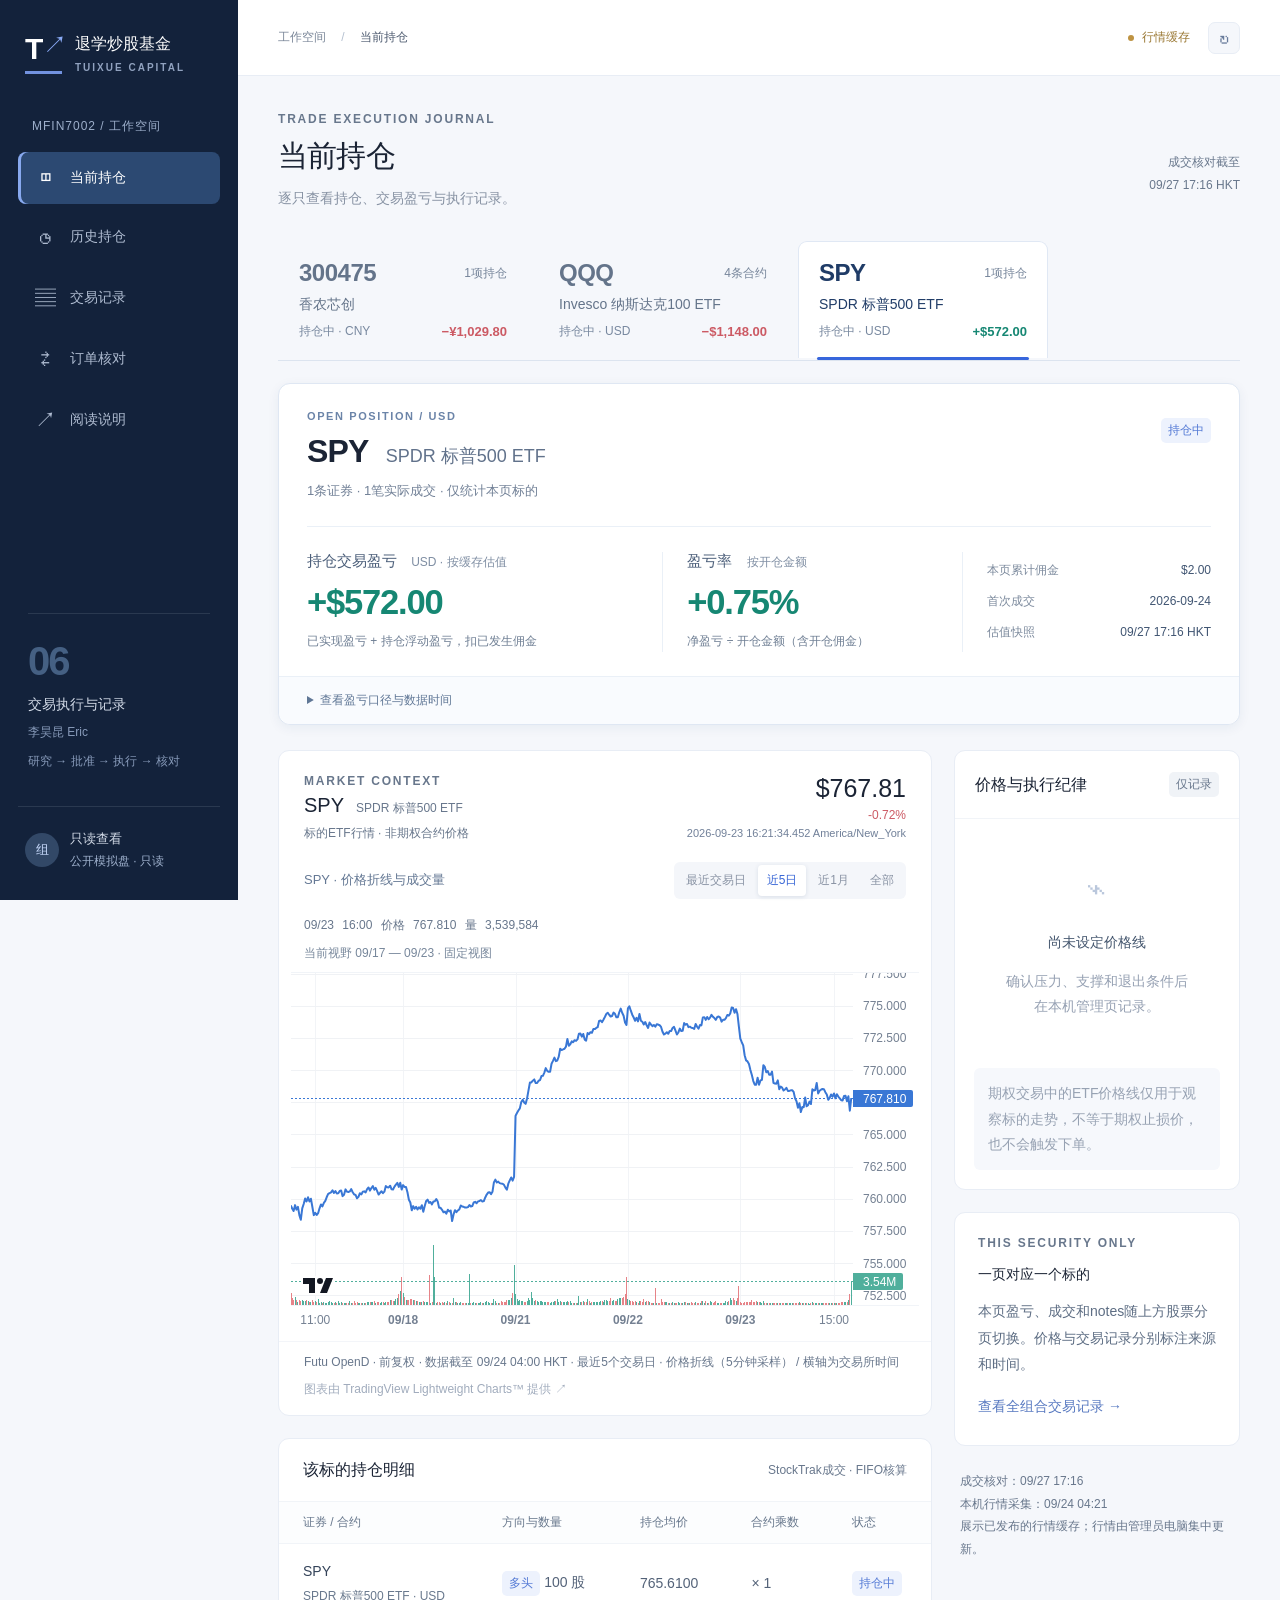
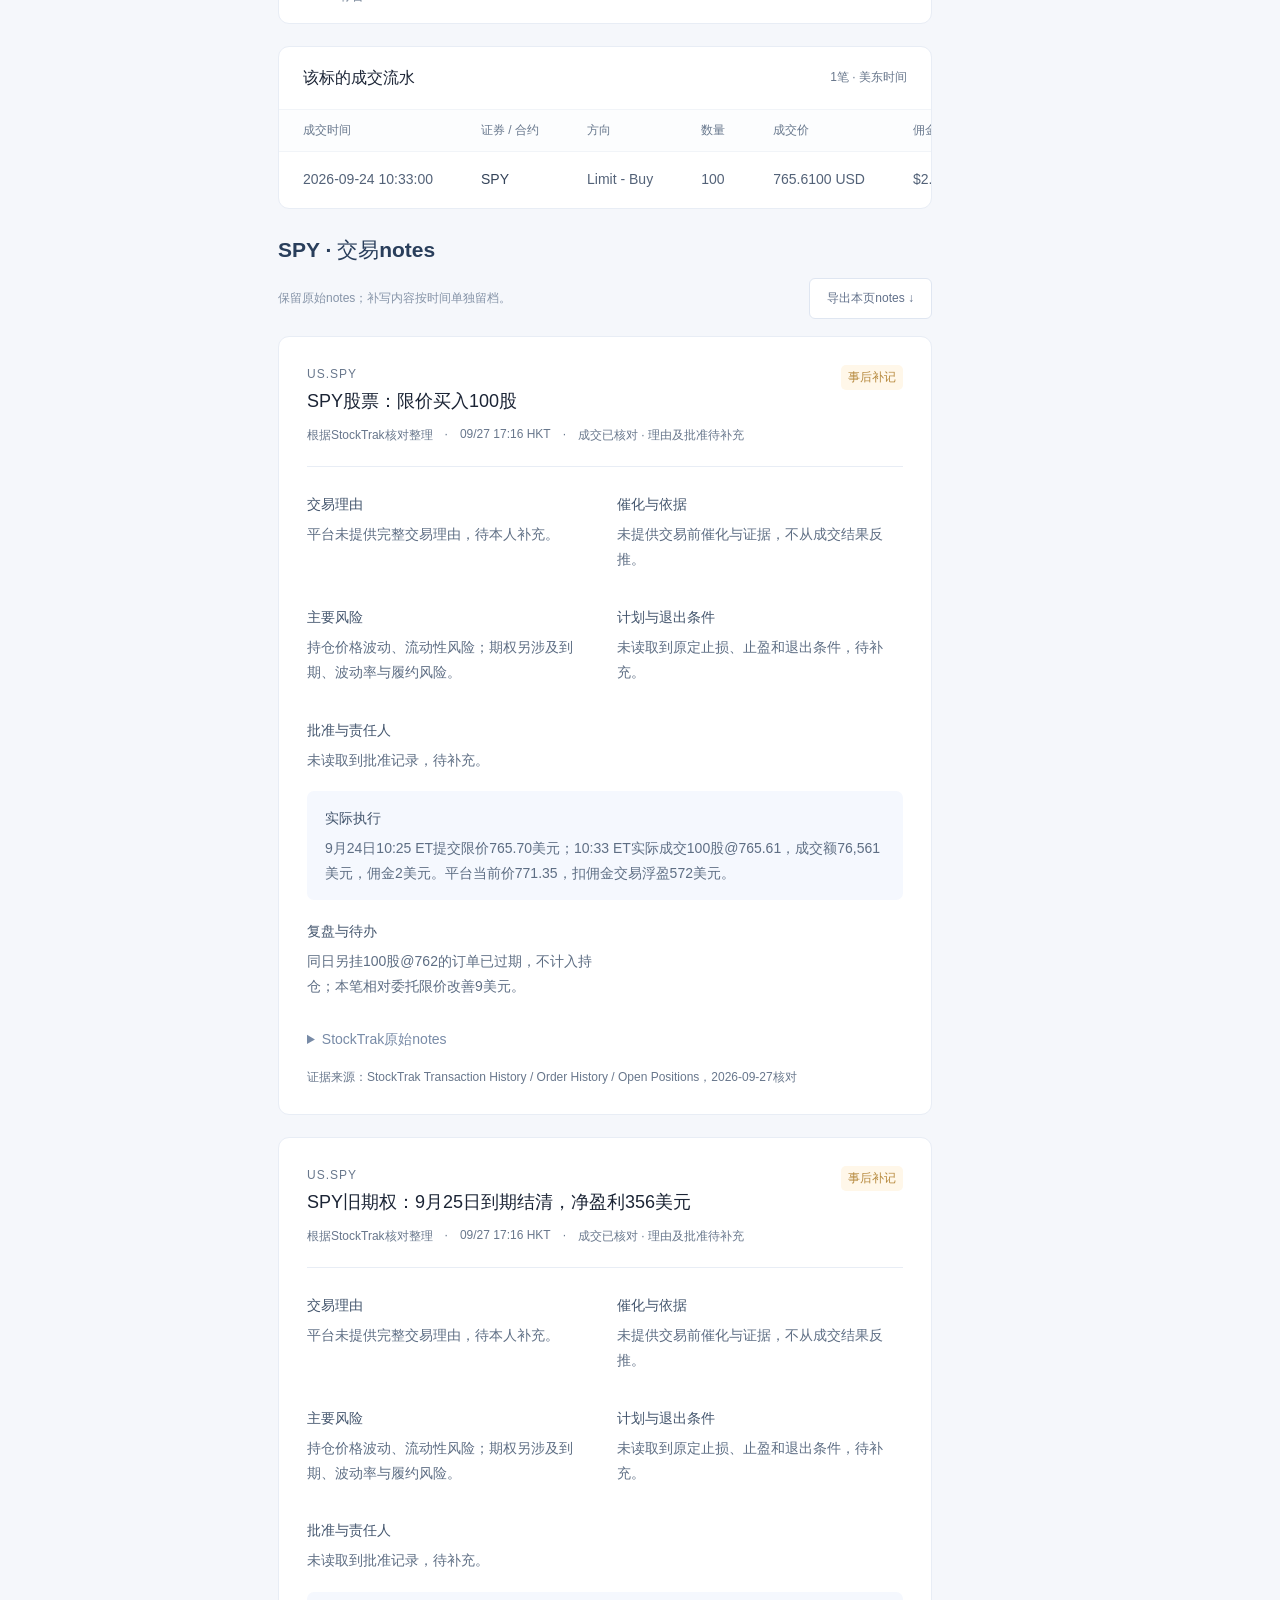
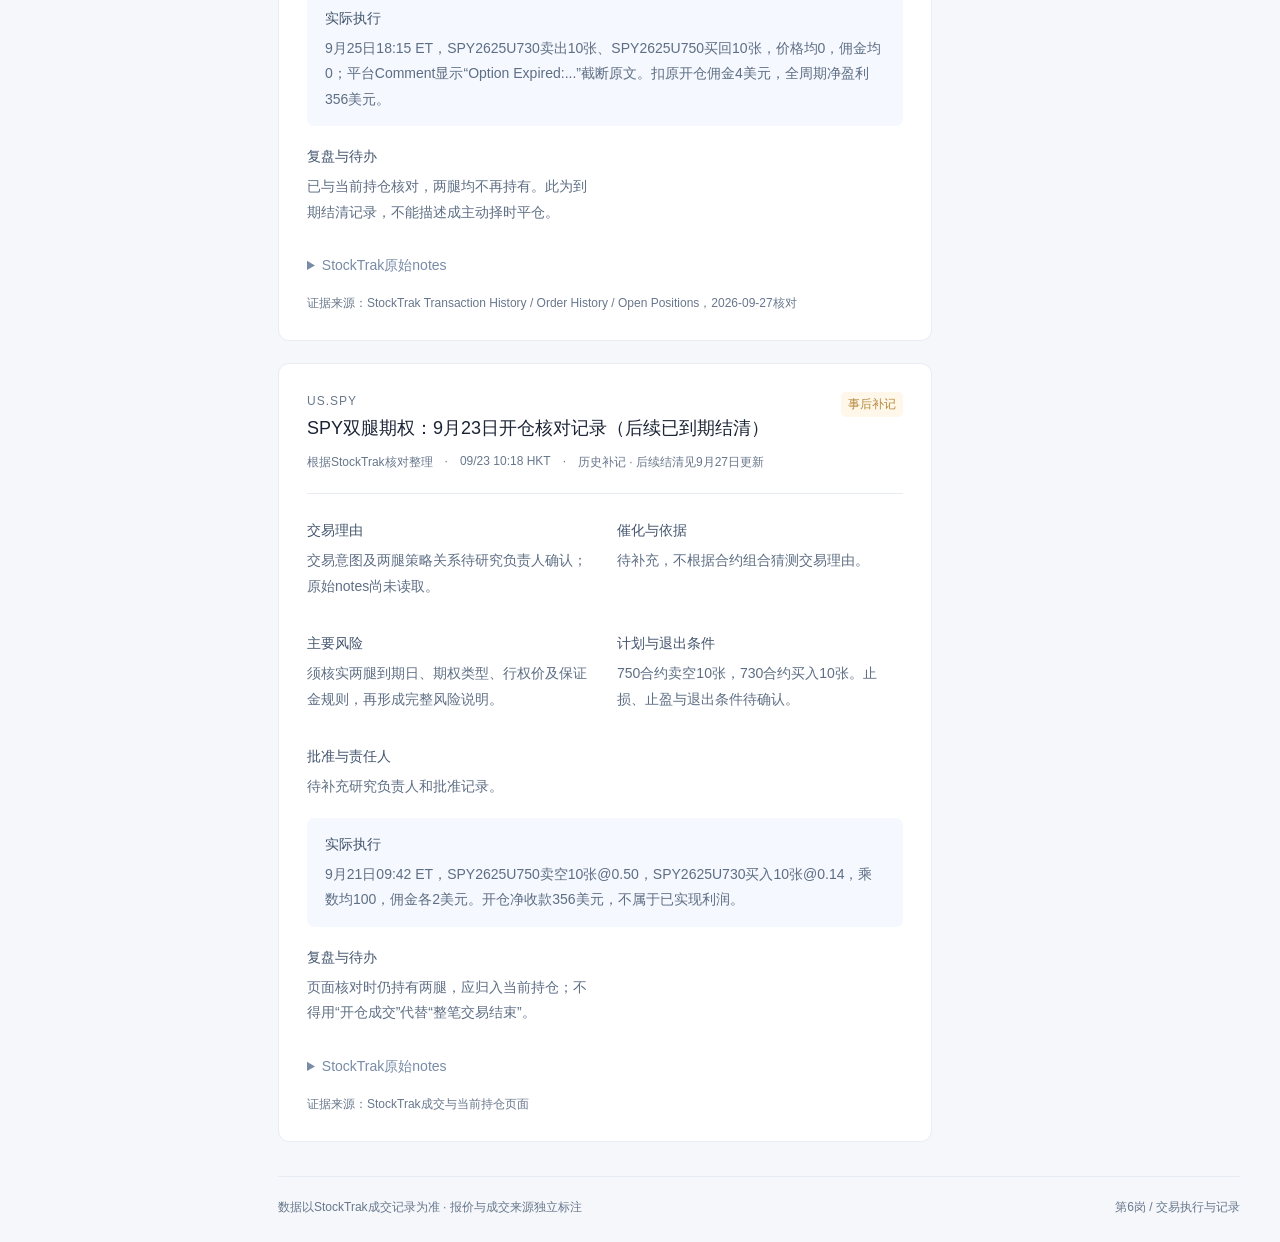
==== index.html @ 9081b9b8 "Publish read-only TuiXue simulation journal with sanitized data snapshot" ====
<!doctype html><html lang="zh-CN"><head><meta http-equiv="Content-Security-Policy" content="default-src 'self'; script-src 'self'; style-src 'self' 'unsafe-inline'; img-src 'self' data:; connect-src 'self'; font-src 'self'; object-src 'none'; base-uri 'none'; form-action 'none'"><meta name="referrer" content="no-referrer"><meta name="robots" content="noindex,nofollow,noarchive"><meta charset="UTF-8"><meta name="viewport" content="width=device-width,initial-scale=1"><meta name="color-scheme" content="light"><meta name="description" content="退学炒股基金 · 交易执行与记录"><title>执行台 · 退学炒股基金</title>  <script type="module" crossorigin src="./assets/index-DqJyDpEc.js"></script>
  <link rel="stylesheet" crossorigin href="./assets/index-D64VZK9v.css">
</head><body><div id="app"><div class="boot">正在读取交易记录…</div></div></body></html>
---- assets/index-D64VZK9v.css ----
:root{color:#1b2435;font-synthesis:none;--ink:#17243a;--muted:#7b8799;--blue:#3766dc;--line:#e8edf5;--green:#168773;background:#f5f7fb;font-family:DM Sans,Noto Sans SC,-apple-system,BlinkMacSystemFont,sans-serif;font-size:14px;font-weight:400}*{box-sizing:border-box}body{margin:0}button,input,textarea,select{font:inherit}button,a,select{-webkit-tap-highlight-color:transparent}button{cursor:pointer}button:disabled{opacity:.5;cursor:wait}a{color:inherit;text-decoration:none}button:focus-visible,a:focus-visible,input:focus-visible,select:focus-visible,textarea:focus-visible{outline-offset:3px;outline:3px solid #8aafff}.sidebar{color:#d1d9e6;z-index:3;background:#13223b;flex-direction:column;width:238px;padding:30px 18px;display:flex;position:fixed;inset:0 auto 0 0}.brand{color:#fff;align-items:center;gap:13px;margin:2px 7px 44px;font-size:16px;font-weight:600;display:flex}.brand small{letter-spacing:2px;color:#91a2bf;margin-top:7px;font-size:10px;display:block}.brand-symbol{border-bottom:3px solid #7292df;width:37px;height:42px;font-size:30px;font-weight:700;position:relative}.brand-symbol span{color:#8aabf6;font-size:24px;position:absolute;top:-3px;right:-5px}.nav-label{color:#7486a4;letter-spacing:1px;margin-bottom:17px;padding:0 14px;font-size:11px}nav{gap:7px;display:grid}.nav-item{color:#aebbd0;text-align:left;background:0 0;border:0;border-radius:8px;align-items:center;gap:14px;width:100%;padding:14px 16px;font-size:14px;display:flex}.nav-item b{text-align:center;width:22px;font-size:21px;font-weight:400}.nav-item:hover{background:#1b304f}.nav-item.active{color:#fff;background:#2c4972;box-shadow:inset 3px 0 #88a9ef}.sidebar-note{border-top:1px solid #2a3950;margin:auto 10px 25px;padding-top:25px}.sidebar-note>span{color:#456083;letter-spacing:-2px;margin-bottom:12px;font-size:40px;font-weight:600;display:block}.sidebar-note strong{font-size:14px}.sidebar-note p{color:#879ab9;margin:8px 0;font-size:12px}.identity{border-top:1px solid #2a3950;align-items:center;gap:11px;padding:23px 7px 0;font-size:13px;display:flex}.identity small{color:#7d91b0;margin-top:5px;font-size:10px;display:block}.avatar{color:#c5d7f9;background:#324867;border-radius:50%;place-items:center;width:34px;height:34px;display:grid}.workspace{margin-left:238px}.topbar{border-bottom:1px solid var(--line);height:76px;color:var(--muted);background:#fff;justify-content:space-between;align-items:center;padding:0 40px;font-size:12px;display:flex}.topbar b{color:#4e5b70;font-weight:500}.topbar i{color:#b5c0d0;margin:0 12px;font-style:normal}.topbar>div{align-items:center;gap:18px;display:flex}.live-state{color:#9a7833;align-items:center;gap:8px;font-size:12px;display:flex}.live-state:before{content:"";background:#be9342;border-radius:50%;width:6px;height:6px}.live-state.fresh{color:var(--green)}.live-state.fresh:before{background:var(--green)}.icon-button{border:1px solid var(--line);color:#687b9b;background:#f5f7fb;border-radius:7px;width:32px;height:32px;font-size:21px}main{max-width:1630px;margin:auto;padding:36px 40px 0}.eyebrow{letter-spacing:1.8px;color:#8391a8;font-size:10px;font-weight:600}.headline{justify-content:space-between;align-items:center;margin:10px 0 30px;display:flex}h1{letter-spacing:-.8px;margin:0;font-size:30px;font-weight:600}p{line-height:1.8}.headline p{color:#8893a4;margin:9px 0 0;font-size:13px}.asof{text-align:right;color:#97a0b1;font-size:11px;line-height:1.9}.asof strong{color:#65748b;font-size:12px;font-weight:500}.metrics{grid-template-columns:1.35fr 1fr 1fr 1fr;gap:16px;margin-bottom:25px;display:grid}.metric{border:1px solid var(--line);background:#fff;border-radius:11px;padding:21px 22px}.metric>span{color:#7f8a9d;justify-content:space-between;gap:8px;font-size:12px;display:flex}.metric em{color:#abb4c1;font-size:10px;font-style:normal}.metric>strong{letter-spacing:-.8px;font-variant-numeric:tabular-nums;font-size:29px;font-weight:500;line-height:1.7;display:block}.metric>small{color:#9aa5b7;font-size:10px;display:block}.inline{color:#8d9aaa;letter-spacing:0;margin-left:8px;font-size:12px}.positive{color:var(--green)!important}.negative{color:#cc5a64!important}.split-main{grid-template-columns:minmax(0,1fr) 286px;gap:22px;display:grid}.split-main>div{min-width:0}.panel{border:1px solid var(--line);background:#fff;border-radius:11px;margin-bottom:22px;overflow:hidden}.panel-head{justify-content:space-between;align-items:flex-start;gap:16px;padding:23px 25px 17px;display:flex}.panel-head h2{margin:8px 0 4px;font-size:24px;line-height:1.4}.panel-head p{color:#919bac;margin:4px 0 0;font-size:11px}.stock-name{color:#8895a9;margin-left:12px;font-size:12px;font-weight:400}.quote{text-align:right;gap:5px;display:grid}.quote strong{font-size:25px;font-weight:500}.quote span{font-size:12px}.chart-toolbar{justify-content:space-between;align-items:center;gap:10px;padding:0 25px 12px;display:flex}.chart-toolbar select{border:1px solid var(--line);color:#627189;background:#fff;border-radius:5px;max-width:220px;height:32px;padding:0 7px;font-size:11px}.segmented{background:#f4f6fa;border-radius:6px;gap:3px;padding:3px;display:flex}.segmented button{color:#8993a4;white-space:nowrap;background:0 0;border:0;border-radius:4px;padding:6px 9px;font-size:10px}.segmented button.selected{color:#3866d6;background:#fff;box-shadow:0 1px 4px #233e6420}#chart-legend{color:#8290a4;word-spacing:5px;font-variant-numeric:tabular-nums;height:30px;padding:4px 25px;font-size:10px}.chart{height:320px;margin:0 12px;position:relative}.chart-foot{color:#9ca7b8;border-top:1px solid #f3f5f9;justify-content:space-between;gap:10px;margin-top:9px;padding:12px 25px 17px;font-size:9px;display:flex}.chart-foot a{color:#a1acbd}.compact{border-bottom:1px solid #f1f4f8;align-items:center;padding:20px 24px}.compact h2{margin:0;font-size:15px;font-weight:600}.muted{color:#8d99aa;font-size:11px}.table-wrap{overflow:auto}table{border-collapse:collapse;text-align:left;white-space:nowrap;width:100%;font-size:12px}th{color:#99a3b3;background:#fcfdfe;padding:12px 24px;font-size:10px;font-weight:400}td{color:#536278;border-top:1px solid #f1f4f8;padding:18px 24px;line-height:1.4}td strong{color:#344359;font-size:12px;font-weight:500}td small{color:#98a3b5;margin-top:6px;font-size:10px;display:block}tr[data-select]{cursor:pointer}tr[data-select]:hover{background:#f7faff}.number{font-variant-numeric:tabular-nums}.tag{color:#8893a5;white-space:nowrap;background:#f0f3f7;border-radius:5px;align-items:center;padding:4px 7px;font-size:10px;display:inline-flex}.tag.blue{color:#547ad5;background:#edf2fd}.tag.orange{color:#b6893d;background:#fff7e9}.risk-panel .compact{padding:21px 20px}.empty-small{text-align:center;color:#96a1b3;padding:35px 20px;line-height:1.8}.empty-small>span{color:#bac7dc;margin-bottom:9px;font-size:37px;display:block}.empty-small strong{color:#7d8a9d;font-size:13px;font-weight:500}.empty-small p{font-size:11px}.text-button{color:#597ac1;cursor:pointer;background:0 0;border:0;padding:6px 0;font-size:11px}.rule-note{color:#97a2b3;background:#f6f8fc;border-radius:6px;margin:0 19px 19px;padding:13px 14px;font-size:10px;line-height:1.8}.note-teaser{padding:23px}.note-teaser h3{margin-top:16px;font-size:14px;font-weight:500}.note-teaser p{color:#8c97a9;font-size:11px;line-height:1.9}.source-note{color:#a0aabd;padding:2px 6px;font-size:10px;line-height:1.9}.level{border-bottom:1px solid var(--line);margin:0 20px;padding:20px 0;position:relative}.level>div{align-items:center;gap:6px;display:flex}.level strong{font-size:12px}.level small{color:#98a6b7;margin-left:auto;font-size:9px}.level b{color:#5575b7;margin-top:9px;font-size:24px;font-weight:500;display:block}.level p{color:#7b899d;font-size:11px}.level .text-button{float:right}.level-dot{background:#4973ca;border-radius:50%;width:6px;height:6px}.level-dot.red{background:#dc6170}.subtle{color:#a1aabc;font-size:10px}.section-bar{justify-content:space-between;align-items:center;gap:16px;margin-bottom:15px;display:flex}.section-bar p{color:#8694a8;font-size:12px}.button{color:#fff;background:#3867d8;border:0;border-radius:6px;padding:11px 17px;font-size:12px}.button.secondary{color:#61708a;background:#fff;border:1px solid #dfe6f1}.journal-card{padding:28px}.journal-top{justify-content:space-between;align-items:flex-start;gap:15px;display:flex}.journal-code{color:#416ed2;letter-spacing:1px;font-size:11px}.journal-top h2{margin:8px 0 14px;font-size:20px;font-weight:500}.metadata{color:#9aa5b6;border-bottom:1px solid var(--line);flex-wrap:wrap;gap:12px;padding-bottom:22px;font-size:11px;display:flex}.note-grid{grid-template-columns:1fr 1fr;gap:5px 36px;margin-top:10px;display:grid}.note-field h4{color:#4d5e77;margin-bottom:8px;font-size:12px;font-weight:500}.note-field p{color:#8290a4;white-space:pre-wrap;margin-top:0;font-size:12px}.note-field.wide{background:#f5f8fe;border-radius:7px;grid-column:1/-1;padding:0 18px}details{color:#788ba7;margin-top:18px;font-size:12px}summary{cursor:pointer}blockquote{white-space:pre-wrap;background:#f8faff;border-left:3px solid #d9e4f7;padding:12px 20px}.note-source{color:#abb4c0;margin-top:20px;font-size:10px}.notice{color:#6380b8;background:#edf3ff;border:1px solid #dee8fc;border-radius:8px;margin-bottom:22px;padding:13px 18px;font-size:12px;line-height:1.8}.notice.warn{color:#aa8b53;background:#fff9ed;border-color:#f6e8c9}.order-detail{white-space:normal;color:#95a0b0;background:#fbfcfe;font-size:11px}.admin-top{grid-template-columns:1fr 1fr;gap:22px;display:grid}.admin-top>.panel{padding:24px}h2{font-weight:500}.admin-top h2,.form-panel h2,.audit h2{margin:0 0 12px;font-size:17px}.admin-top p,.form-panel>p{color:#8a97aa;font-size:12px}.button-row{flex-wrap:wrap;gap:10px;margin-top:22px;display:flex}.form-panel{padding:28px}.form-panel label{color:#708098;gap:9px;margin-top:16px;font-size:12px;display:grid}.form-panel input,.form-panel select,.form-panel textarea{color:#4a5b75;background:#fff;border:1px solid #dfe6f0;border-radius:6px;width:100%;padding:10px 12px;font-size:13px}.form-panel textarea{resize:vertical;line-height:1.7}.form-panel input::placeholder,.form-panel textarea::placeholder{color:#b0bac9}.form-panel>.button{margin-top:20px}.form-grid{grid-template-columns:1fr 1fr;gap:18px;display:grid}.file-drop{border:1px dashed #d5deed;border-radius:7px;padding:14px}.file-drop input{border:0;padding:4px 0;font-size:11px}.audit{padding:26px}.audit p{color:#8997ac;border-bottom:1px solid #f0f3f7;padding:8px 0;font-size:11px}.audit time{color:#b0b9c7;margin-right:15px}.guide{max-width:960px;padding:32px 38px}.guide h2{margin-top:30px;font-size:19px}.guide h2:first-child{margin-top:0}.guide p,.guide li{color:#7d8ca2;font-size:14px;line-height:2}.guide ol,.guide ul{padding-left:22px}.guide li{margin:10px 0}.chart-empty{text-align:center;background:linear-gradient(#fff,#f9fbfd);flex-direction:column;justify-content:center;align-items:center;height:100%;padding:24px;display:flex}.empty-chart-icon{color:#cad6e9;font-size:50px}.chart-empty h3{color:#8798b1;font-size:15px;font-weight:500}.chart-empty p{color:#9ca9bb;max-width:500px;font-size:12px}.chart-empty>span{color:#b0bdce;font-size:11px}.empty-row{text-align:center;color:#a2adbe;padding:35px}footer{color:#a2adbd;border-top:1px solid #e6ecf4;justify-content:space-between;margin-top:12px;padding:22px 0 26px;font-size:10px;display:flex}.toast{color:#fff;z-index:20;background:#193356;border-radius:8px;max-width:80%;padding:14px 22px;font-size:13px;position:fixed;bottom:25px;left:50%;transform:translate(-50%);box-shadow:0 5px 25px #13305030}.toast.error{background:#a1464d}.boot{text-align:center;color:#7587a3;max-width:560px;margin:15vh auto;padding:30px}.boot p{font-size:16px;line-height:1.8}.boot button{color:#fff;background:#3766dc;border:0;border-radius:6px;padding:10px 22px}@media (width>=1600px){.chart{height:370px}.split-main{grid-template-columns:minmax(0,1fr) 320px}.metric>strong{font-size:34px}.chart-toolbar select{max-width:280px}.segmented button{font-size:12px}.panel-head h2{font-size:28px}.compact h2{font-size:16px}}@media (width<=1250px){.sidebar{width:210px}.workspace{margin-left:210px}main{padding:25px}.topbar{padding:0 25px}.split-main{grid-template-columns:minmax(0,1fr)}.split-main>div:last-child{grid-template-columns:1fr 1fr;gap:20px;display:grid}.source-note{grid-column:1/-1}.chart{height:350px}.chart-toolbar select{max-width:50%}.metric{padding:18px 15px}.metric>strong{font-size:25px}.metric>span{font-size:11px}.metric em{display:none}}@media (width<=800px){.sidebar{width:100%;padding:15px;display:block;position:relative;inset:auto}.brand{margin:0 0 14px;font-size:15px}.brand-symbol{width:30px;height:30px;font-size:24px}.brand small{font-size:9px}.nav-label,.sidebar-note,.identity{display:none}nav{gap:6px;display:flex;overflow:auto}.nav-item{white-space:nowrap;width:auto;padding:9px 12px;font-size:12px}.nav-item b{display:none}.nav-item.active{box-shadow:none}.workspace{margin:0}.topbar{height:52px;padding:0 18px}main{padding:24px 16px 0}.headline h1{font-size:25px}.asof{font-size:9px}.asof strong{font-size:10px}.headline p{font-size:11px}.metrics{grid-template-columns:1fr 1fr;gap:10px}.metric{padding:15px}.metric>strong{font-size:25px}.metric>small{font-size:9px}.chart-toolbar{padding:0 15px 12px;display:block}.chart-toolbar select{width:100%;max-width:100%;margin-bottom:10px}.segmented{width:max-content;max-width:100%}.segmented button{padding:6px 9px}.panel-head{padding:18px}.panel-head h2{font-size:23px}.stock-name{margin:5px 0;font-size:11px;display:block}.quote strong{font-size:23px}.chart{height:300px}.chart-foot{padding:9px 18px;line-height:1.8;display:block}.chart-foot a,.split-main>div:last-child,.admin-top{display:block}.compact h2{font-size:14px}.compact .muted{text-align:right;font-size:9px}.journal-card{padding:20px}.journal-top h2{font-size:17px}.note-grid,.form-grid{grid-template-columns:1fr;gap:0}.note-field.wide{grid-column:auto}.section-bar{align-items:flex-start}.section-bar p{margin-top:0}.section-bar .button{white-space:nowrap}.form-panel{padding:21px}.guide{padding:23px}.guide li,.guide p{font-size:13px}footer{line-height:1.9;display:block}footer span{display:block}.notice{font-size:11px}#chart-legend{word-spacing:1px;padding:4px 15px;font-size:9px}.level{padding:15px 0}.source-note{padding-bottom:15px}}@media (prefers-reduced-motion:no-preference){.panel,.metric{animation:.25s ease-out appear}@keyframes appear{0%{opacity:.5;transform:translateY(4px)}to{opacity:1;transform:none}}}.panel-head p,.stock-name,.quote span,.muted,.tag,.source-note,.note-source,.metadata,.journal-code,.chart-foot,.eyebrow,.asof,.asof strong,footer,.metric>small,.metric em,.identity small,.subtle,.level small,.nav-label,.order-detail{color:#68778c;font-size:12px}.sidebar .nav-label,.sidebar .identity small{color:#9dafcb}.quote small{color:#718099;max-width:235px;font-size:11px}.metric>span,.metric>span em,.headline p,.note-teaser p,.empty-small p,.rule-note,.text-button,.button,.form-panel label,.admin-top p,.form-panel>p,.section-bar p,.notice,.audit p,details,.note-field p,.level p{font-size:14px}.note-field h4,.empty-small strong{color:#43556d;font-size:14px}.note-field p,.note-teaser p,.level p,.guide p,.guide li{color:#5e6e84}th,td small{color:#68788d;font-size:12px}td,td strong{font-size:14px}.chart-toolbar select,.segmented button{font-size:12px}.segmented button{padding:7px 9px}#chart-legend{color:#68778c;height:auto;min-height:34px;font-size:12px;line-height:1.8}.chart-toolbar{flex-wrap:wrap}.metric>small{line-height:1.65}.chart-foot{flex-wrap:wrap}.asof{min-width:128px}@media (width<=800px){.quote small{max-width:140px;font-size:10px}.metric>span{font-size:12px}.metric>small{font-size:11px}.metric em{display:none}.asof{min-width:108px;font-size:11px}.segmented{justify-content:space-between;width:100%}.segmented button{padding:7px 5px;font-size:11px}.headline{gap:10px}.notice{font-size:12px}.chart-foot,.compact .muted{font-size:11px}.section-bar{flex-wrap:wrap}#chart-legend{font-size:11px}.brand small{font-size:10px}}.archived-levels{margin:15px 20px;font-size:12px}.archived-levels p{color:#68778c}.security-tabs{scrollbar-width:thin;border-bottom:1px solid #dce4ef;gap:10px;margin:0 0 22px;padding:0 0 2px;display:flex;overflow-x:auto}.security-tab{color:#64748a;background:0 0;border:1px solid #0000;border-bottom:0;border-radius:9px 9px 0 0;flex:0 0 250px;gap:9px;padding:17px 20px 18px;transition:background .15s;display:grid;position:relative}.security-tab:hover{background:#edf2fa}.security-tab.active{color:#203c67;background:#fff;border-color:#e0e8f4}.security-tab.active:after{content:"";background:#3766dc;border-radius:3px;height:3px;position:absolute;bottom:-2px;left:18px;right:18px}.security-tab-top,.security-tab-bottom{justify-content:space-between;align-items:center;gap:14px;display:flex}.security-tab-top strong{letter-spacing:-.5px;font-size:24px;font-weight:650}.security-tab-top>span{color:#77869b;font-size:12px}.security-tab-name{white-space:nowrap;text-overflow:ellipsis;font-size:14px;overflow:hidden}.security-tab-bottom{color:#78889f;font-size:12px}.security-tab-bottom b{white-space:nowrap;font-size:13px;font-weight:550}.security-hero{background:#fff;border:1px solid #dfe7f3;border-radius:12px;margin-bottom:25px;padding:26px 28px 0;box-shadow:0 3px 12px #173b6810}.security-heading{justify-content:space-between;align-items:center;gap:18px;margin-bottom:23px;display:flex}.security-heading .eyebrow{color:#6b84a8;letter-spacing:1.6px;font-size:11px}.security-heading h2{letter-spacing:-.8px;margin:8px 0 6px;font-size:32px;font-weight:650;line-height:1.35}.security-heading h2>span{color:#61728b;letter-spacing:0;margin-left:17px;font-size:18px;font-weight:450}.security-heading p{color:#728197;margin:0;font-size:13px}.security-heading .tag{align-self:flex-start;margin-top:8px}.security-pnl{border-top:1px solid #eaf0f7;grid-template-columns:minmax(0,1.2fr) minmax(0,1fr) minmax(220px,.9fr);gap:24px;padding:25px 0 24px;display:grid}.security-pnl-amount,.security-pnl-rate{min-width:0}.security-pnl-amount>span,.security-pnl-rate>span{color:#4d607b;font-size:15px;font-weight:500;display:block}.security-pnl small{color:#7f8ea3;margin-left:10px;font-size:12px;font-weight:400}.security-pnl-amount>strong,.security-pnl-rate>strong{letter-spacing:-1.2px;font-variant-numeric:tabular-nums;overflow-wrap:anywhere;margin:11px 0 8px;font-size:clamp(30px,2.7vw,43px);font-weight:600;line-height:1.2;display:block}.security-pnl-rate{border-left:1px solid #eaf0f7;padding-left:24px}.security-pnl p{color:#6f7f94;max-width:340px;margin:0;font-size:12px;line-height:1.7}.security-facts{border-left:1px solid #eaf0f7;align-content:center;gap:14px;margin:0;padding:0 0 0 24px;display:grid}.security-facts>div{justify-content:space-between;align-items:baseline;gap:15px;font-size:12px;display:flex}.security-facts dt{color:#7c8a9d;white-space:nowrap}.security-facts dd{color:#405572;text-align:right;font-variant-numeric:tabular-nums;margin:0}.pnl-method{color:#7586a0;background:#f9fbfe;border-top:1px solid #eaf0f7;border-radius:0 0 12px 12px;margin:0 -28px;padding:13px 28px;font-size:12px;line-height:1.8}.pnl-method summary{color:#607796;width:fit-content}.pnl-method p{max-width:1000px;margin:10px 0 2px}.security-warning{color:#926b2a;background:#fff8eb;border:1px solid #f2e1c0;border-radius:6px;margin-bottom:20px;padding:11px 14px;font-size:13px;line-height:1.8}.chart-context{color:#647894;font-size:13px}.security-content .chart-toolbar{align-items:center}.security-content .chart{height:360px}.security-content .panel-head h2{margin-top:3px;font-size:20px}.security-content .compact h2{margin:0;font-size:16px}.security-content .stock-name{font-size:12px}.security-journal>h2{color:#293e5b;margin:27px 0 12px;font-size:21px;font-weight:600}.security-journal .section-bar p,.security-journal .section-bar .button{font-size:12px}.security-journal .journal-top h2{font-size:18px}.security-journal .note-grid{gap:4px 24px}.security-empty{color:#657a97;min-height:250px;padding:45px 30px}.security-empty h2{color:#263d5e;font-size:23px}@media (width<=1200px){.security-pnl{grid-template-columns:1fr 1fr}.security-facts{border-top:1px solid #eaf0f7;border-left:0;grid-column:1/-1;grid-template-columns:repeat(3,minmax(0,1fr));padding:18px 0 0}.security-facts>div{display:block}.security-facts dd{text-align:left;margin-top:6px}.security-pnl-amount>strong,.security-pnl-rate>strong{font-size:38px}}@media (width<=800px){.security-tabs{gap:8px;margin-bottom:18px}.security-tab{flex-basis:235px;padding:14px 16px 17px}.security-tab-top strong{font-size:24px}.security-tab-name{font-size:13px}.security-hero{margin-bottom:20px;padding:21px 20px 0}.security-heading{margin-bottom:20px}.security-heading h2{font-size:30px}.security-heading h2>span{margin:5px 0 0;font-size:16px;display:block}.security-heading p{font-size:12px}.security-pnl{gap:20px 16px;padding:20px 0}.security-pnl-amount>span,.security-pnl-rate>span{font-size:14px}.security-pnl small{margin:6px 0 0;font-size:11px;display:block}.security-pnl-amount>strong,.security-pnl-rate>strong{letter-spacing:-.7px;margin-top:13px;font-size:clamp(24px,5.8vw,32px)}.security-pnl-rate{padding-left:16px}.security-pnl p{font-size:11px}.security-facts{grid-template-columns:1fr 1fr;gap:10px}.security-facts>div:last-child{grid-column:1/-1;display:flex}.security-facts>div:last-child dd{margin:0}.pnl-method{margin:0 -20px;padding:12px 20px}.security-content .chart-toolbar{gap:12px;display:flex}.chart-context{font-size:12px}.security-content .chart{height:310px}.security-journal .note-grid{grid-template-columns:1fr}.security-warning{font-size:12px}.security-content .split-main>div:last-child{display:block}}@media (width<=540px){.security-pnl{grid-template-columns:1fr;gap:18px}.security-pnl-amount>strong,.security-pnl-rate>strong{letter-spacing:-.6px;font-size:32px}.security-pnl-rate{border-top:1px solid #eaf0f7;border-left:0;padding:17px 0 0}.security-facts{grid-column:1}.security-pnl small{margin-left:8px;display:inline}.security-pnl p{font-size:12px}}.chart-navigation{color:#77879b;justify-content:space-between;align-items:center;gap:12px;padding:0 25px 10px;font-size:12px;display:flex}.chart-navigation .text-button{white-space:nowrap;font-size:12px}@media (width<=800px){.chart-navigation{padding:0 15px 10px;font-size:11px}}
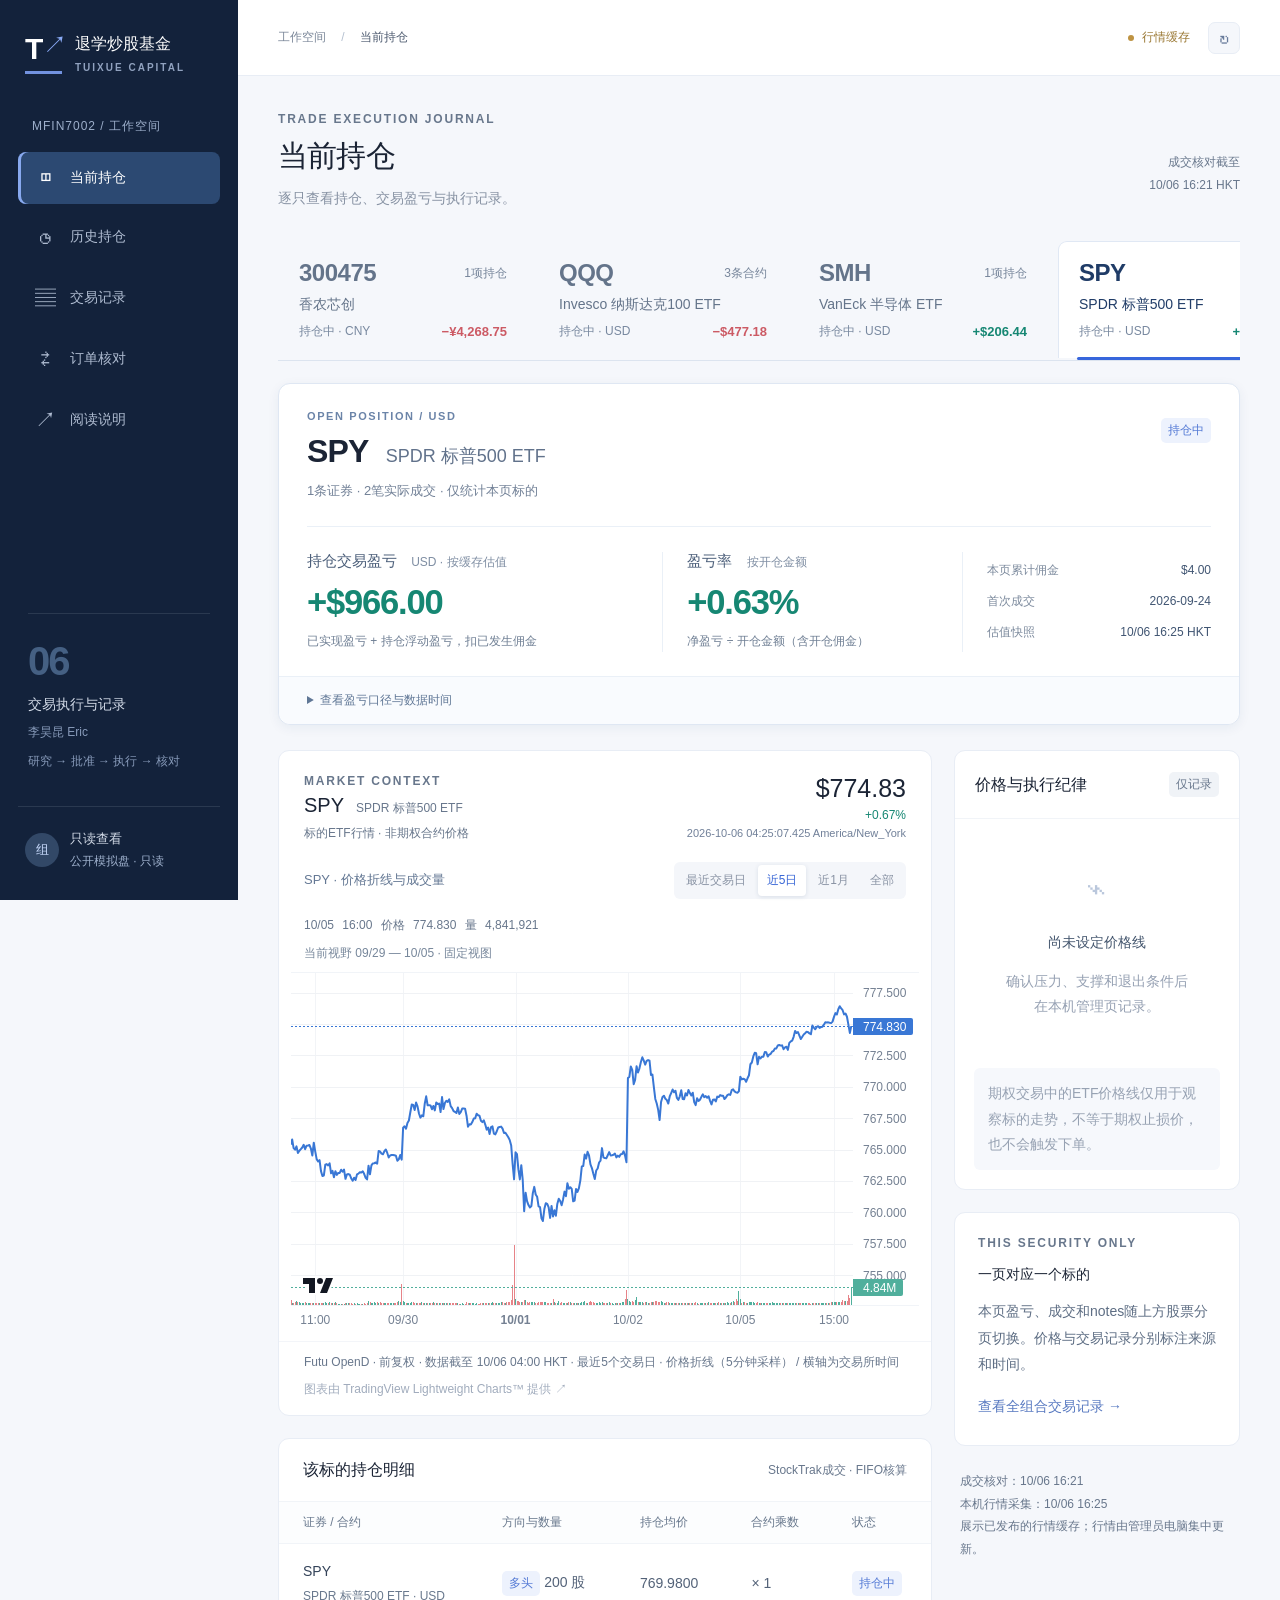
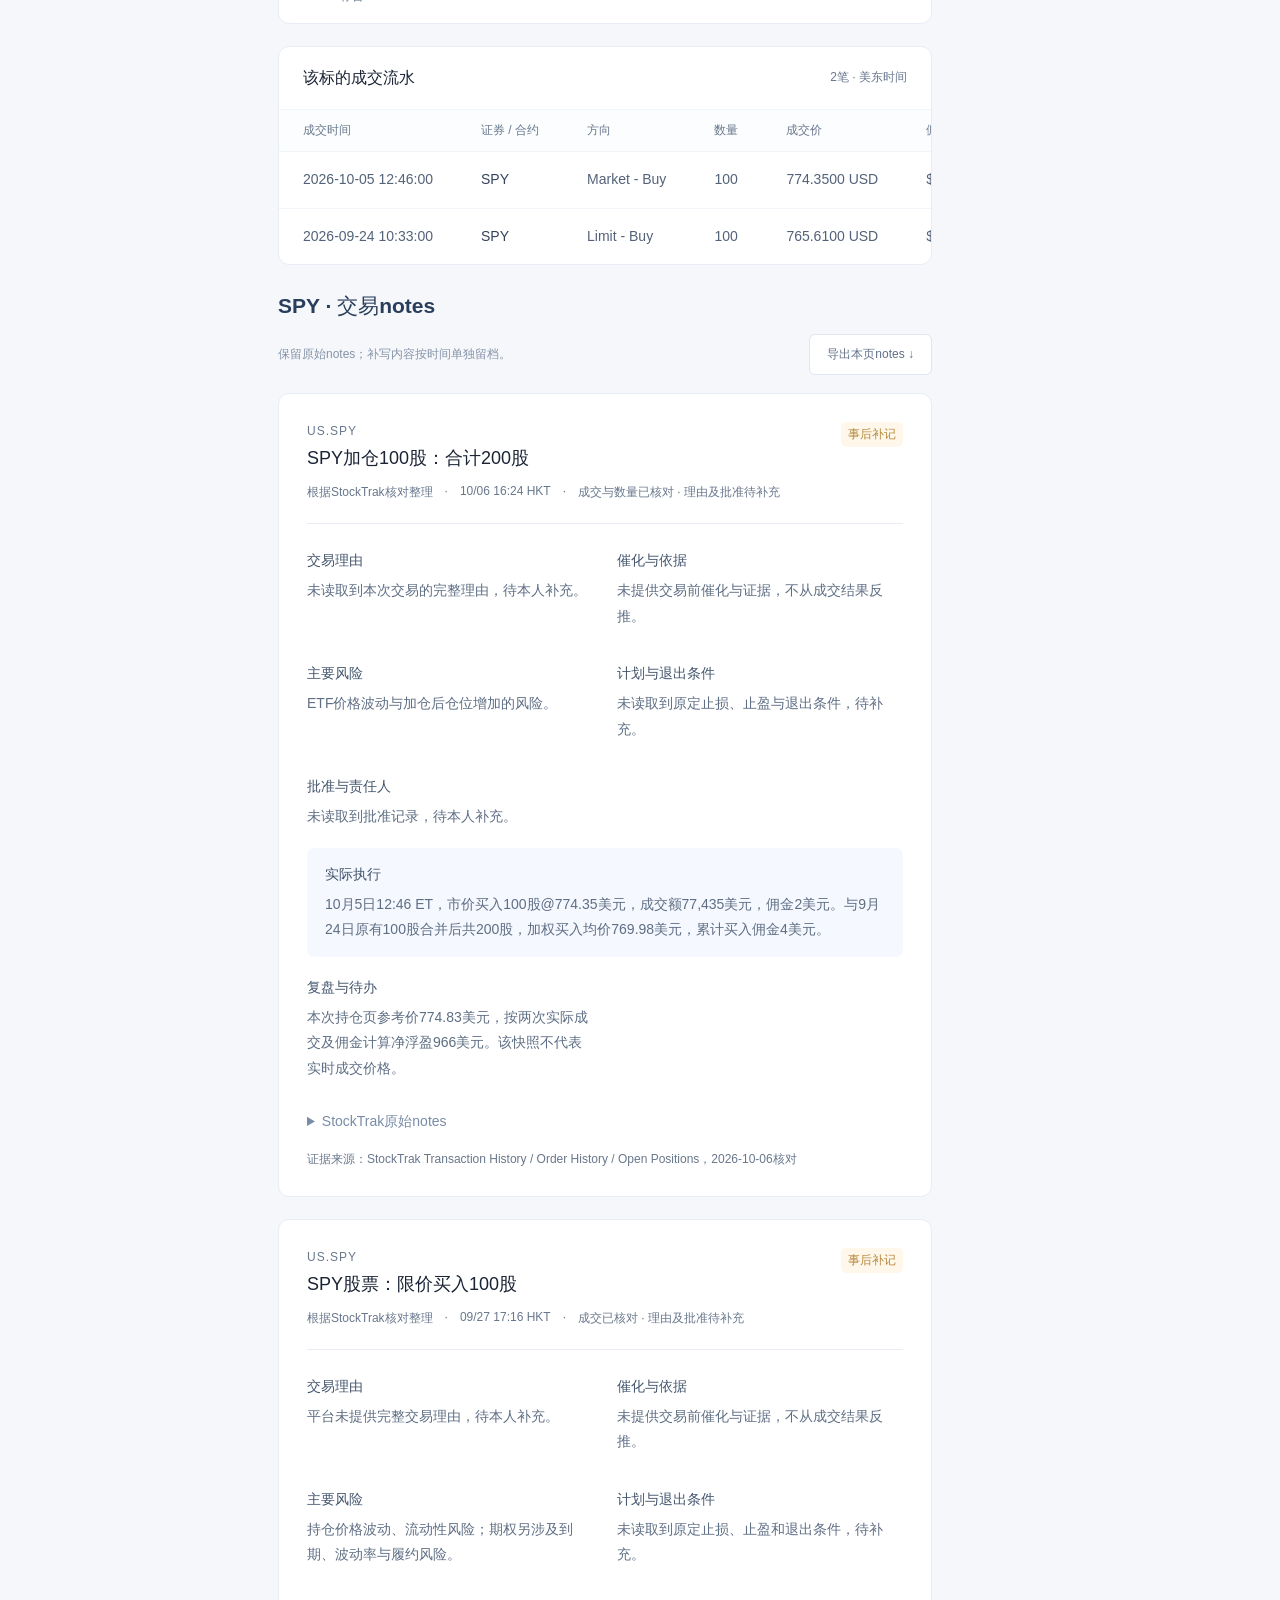
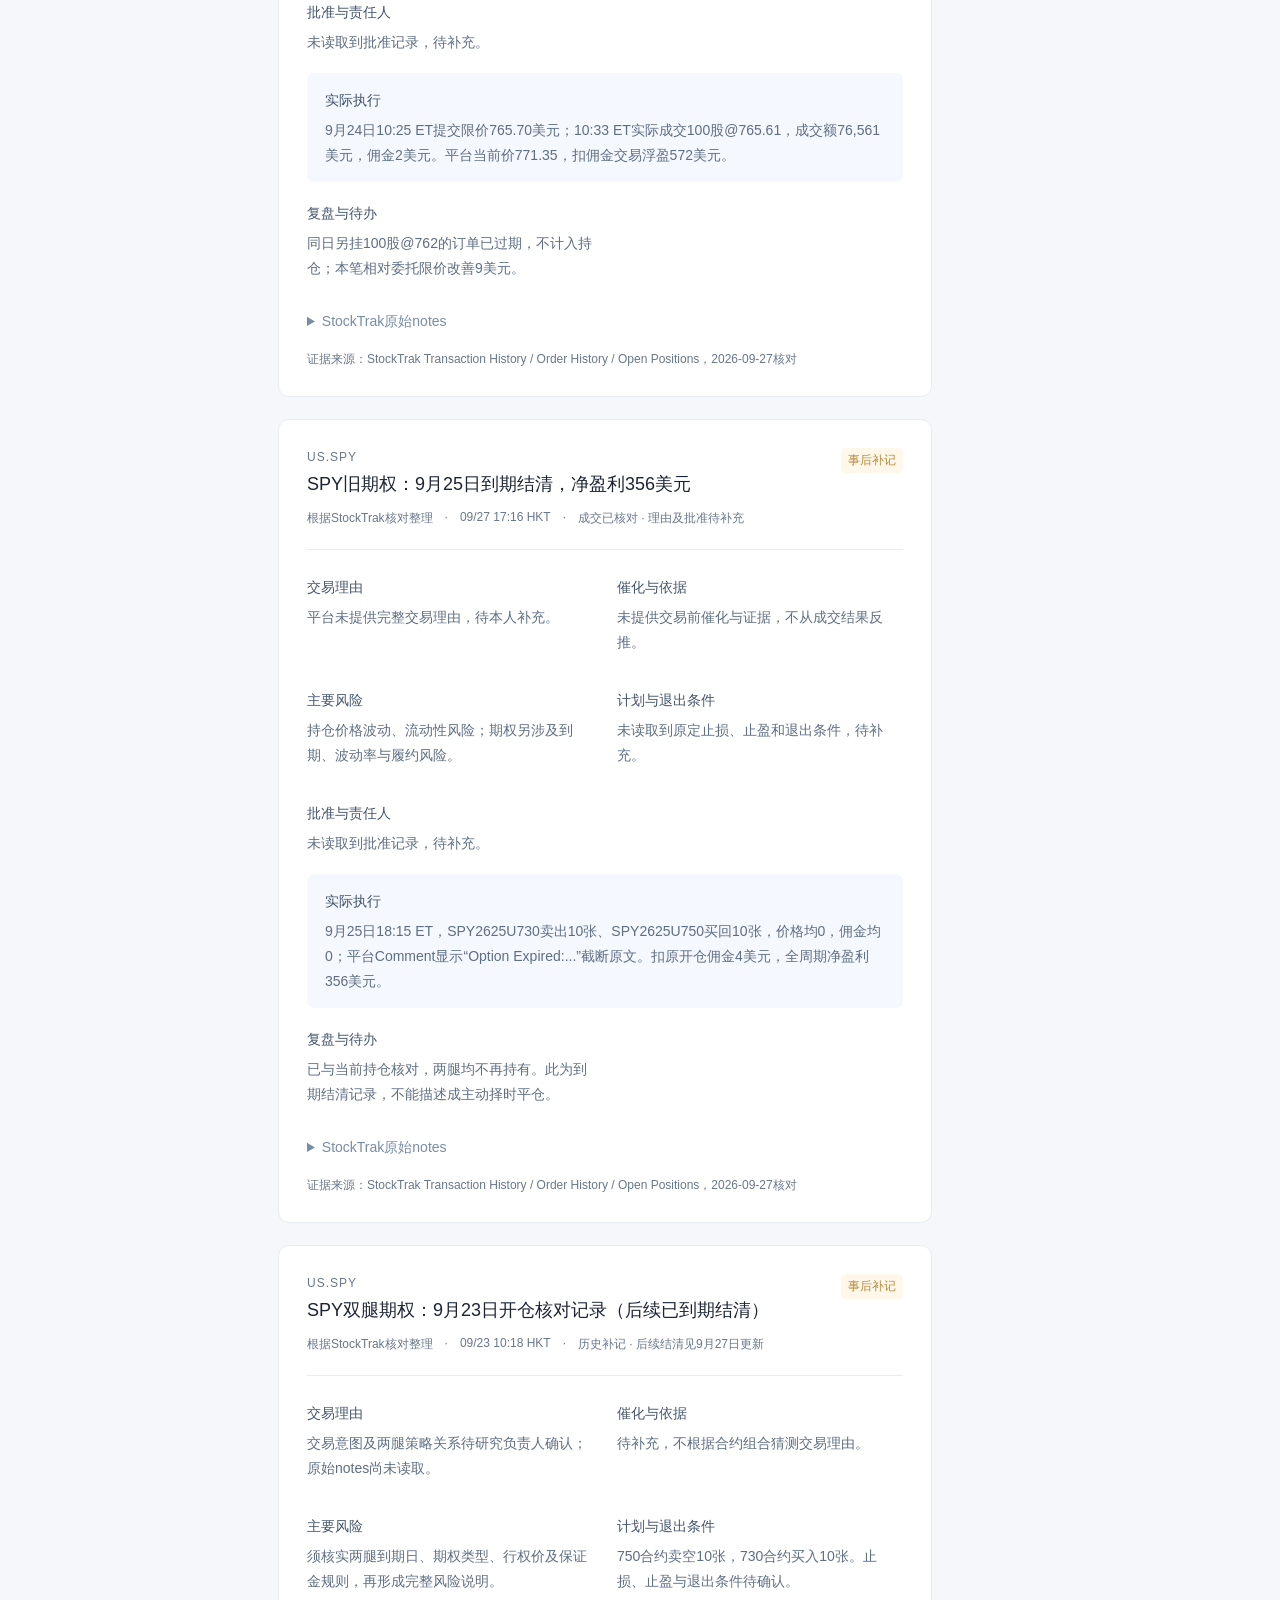
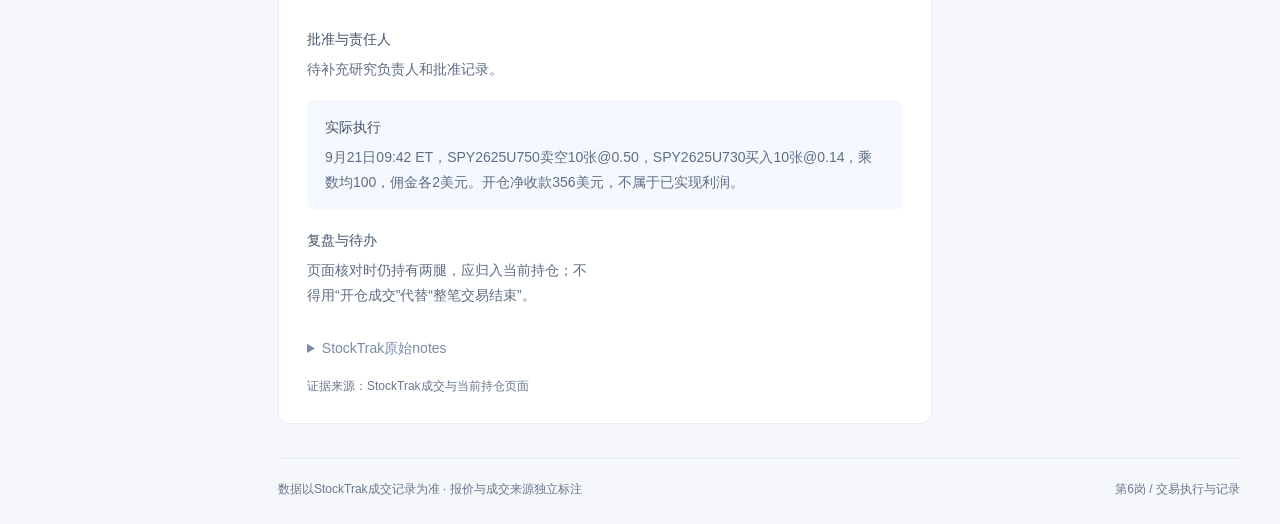
==== commit 87ca3862: "Refresh Oct 6 simulated portfolio and preserve fractional share quantities" ====
--- a/index.html
+++ b/index.html
@@ -1,3 +1,3 @@
-<!doctype html><html lang="zh-CN"><head><meta http-equiv="Content-Security-Policy" content="default-src 'self'; script-src 'self'; style-src 'self' 'unsafe-inline'; img-src 'self' data:; connect-src 'self'; font-src 'self'; object-src 'none'; base-uri 'none'; form-action 'none'"><meta name="referrer" content="no-referrer"><meta name="robots" content="noindex,nofollow,noarchive"><meta charset="UTF-8"><meta name="viewport" content="width=device-width,initial-scale=1"><meta name="color-scheme" content="light"><meta name="description" content="退学炒股基金 · 交易执行与记录"><title>执行台 · 退学炒股基金</title>  <script type="module" crossorigin src="./assets/index-DqJyDpEc.js"></script>
+<!doctype html><html lang="zh-CN"><head><meta http-equiv="Content-Security-Policy" content="default-src 'self'; script-src 'self'; style-src 'self' 'unsafe-inline'; img-src 'self' data:; connect-src 'self'; font-src 'self'; object-src 'none'; base-uri 'none'; form-action 'none'"><meta name="referrer" content="no-referrer"><meta name="robots" content="noindex,nofollow,noarchive"><meta charset="UTF-8"><meta name="viewport" content="width=device-width,initial-scale=1"><meta name="color-scheme" content="light"><meta name="description" content="退学炒股基金 · 交易执行与记录"><title>执行台 · 退学炒股基金</title>  <script type="module" crossorigin src="./assets/index-AXnTCrsi.js"></script>
   <link rel="stylesheet" crossorigin href="./assets/index-D64VZK9v.css">
 </head><body><div id="app"><div class="boot">正在读取交易记录…</div></div></body></html>
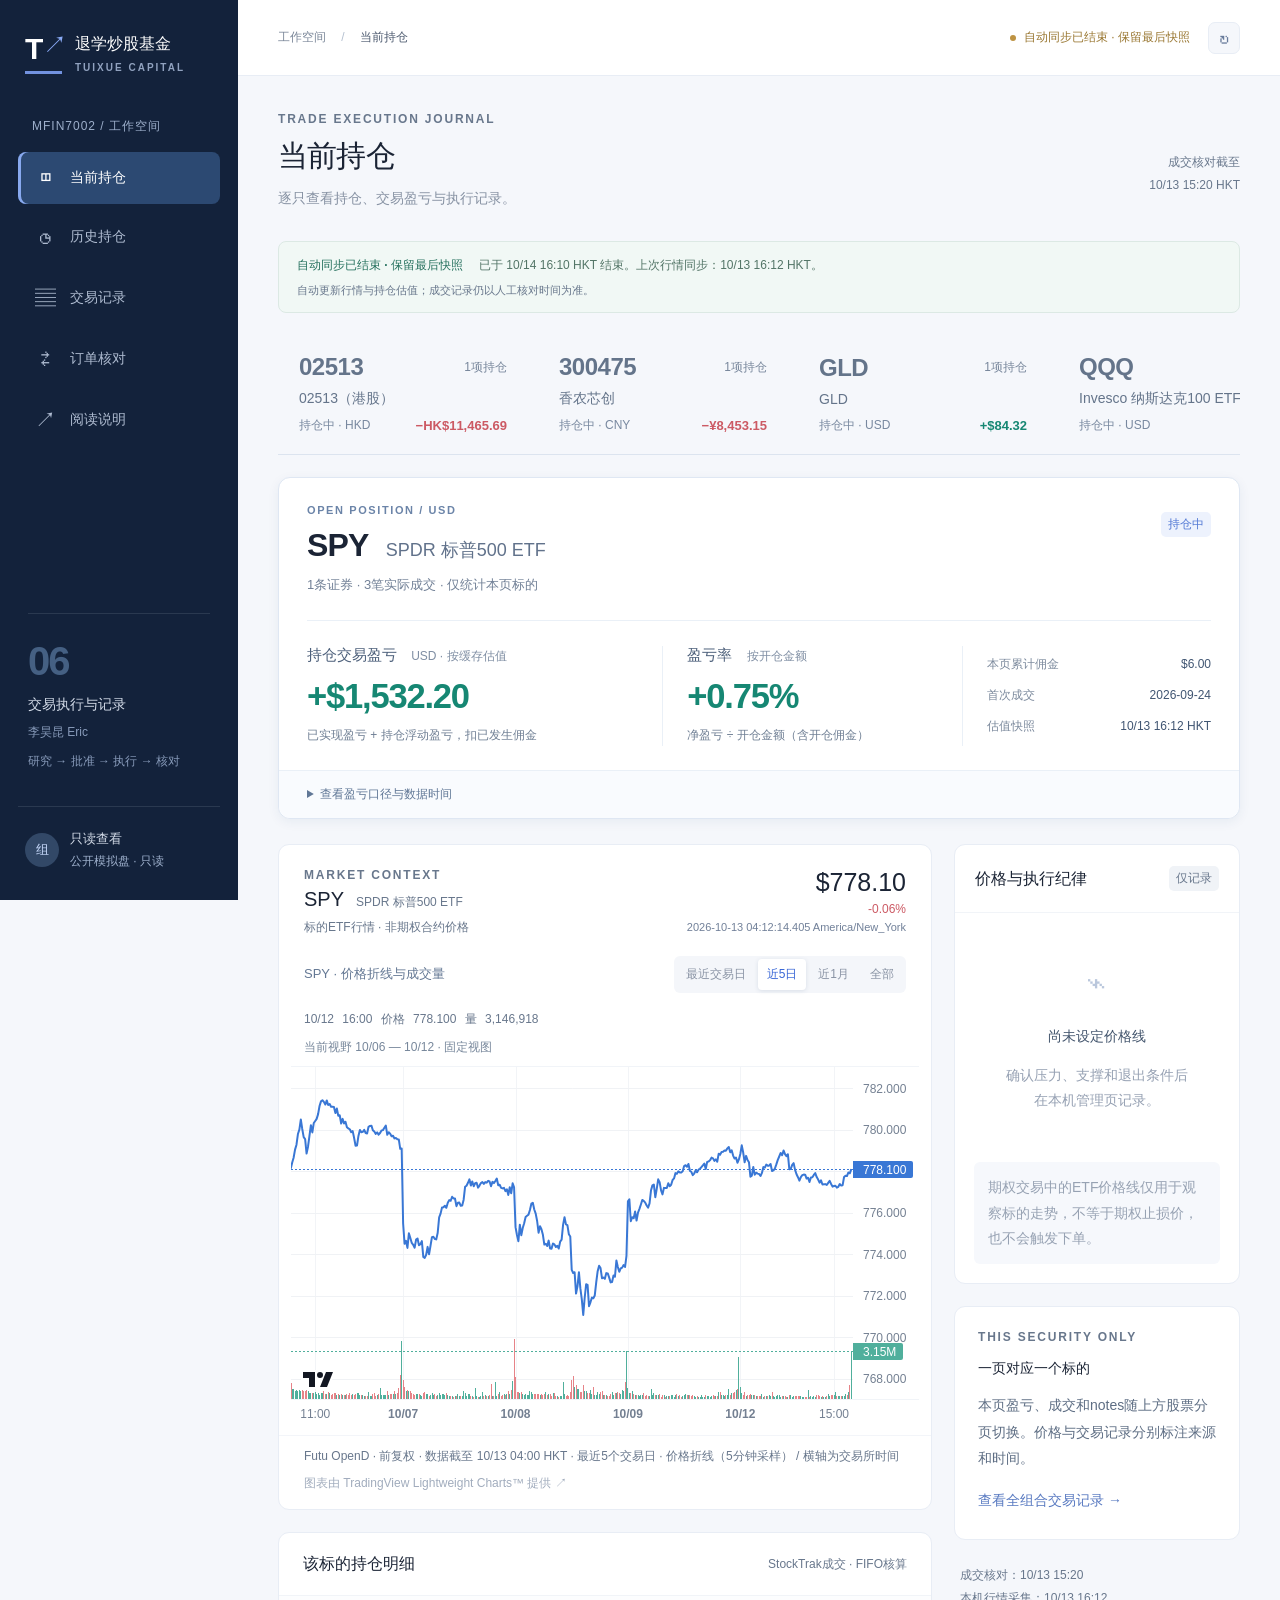
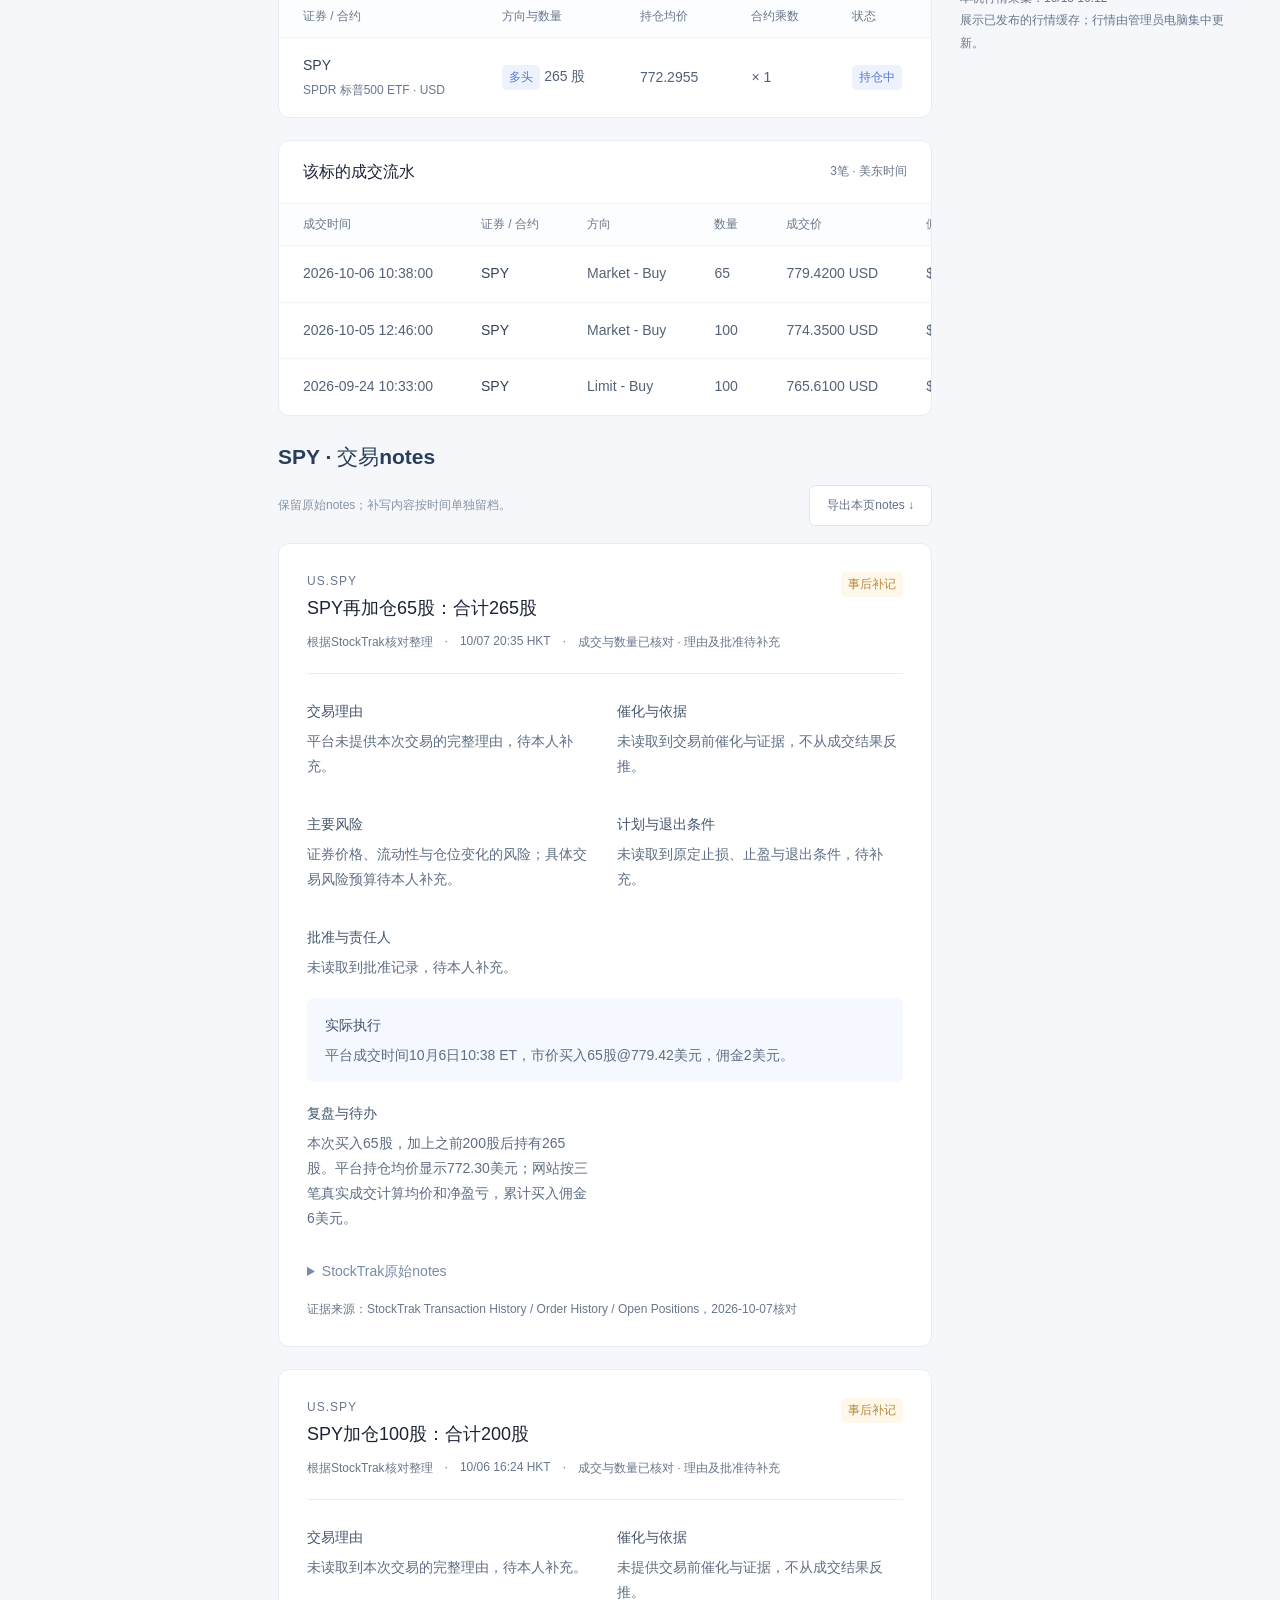
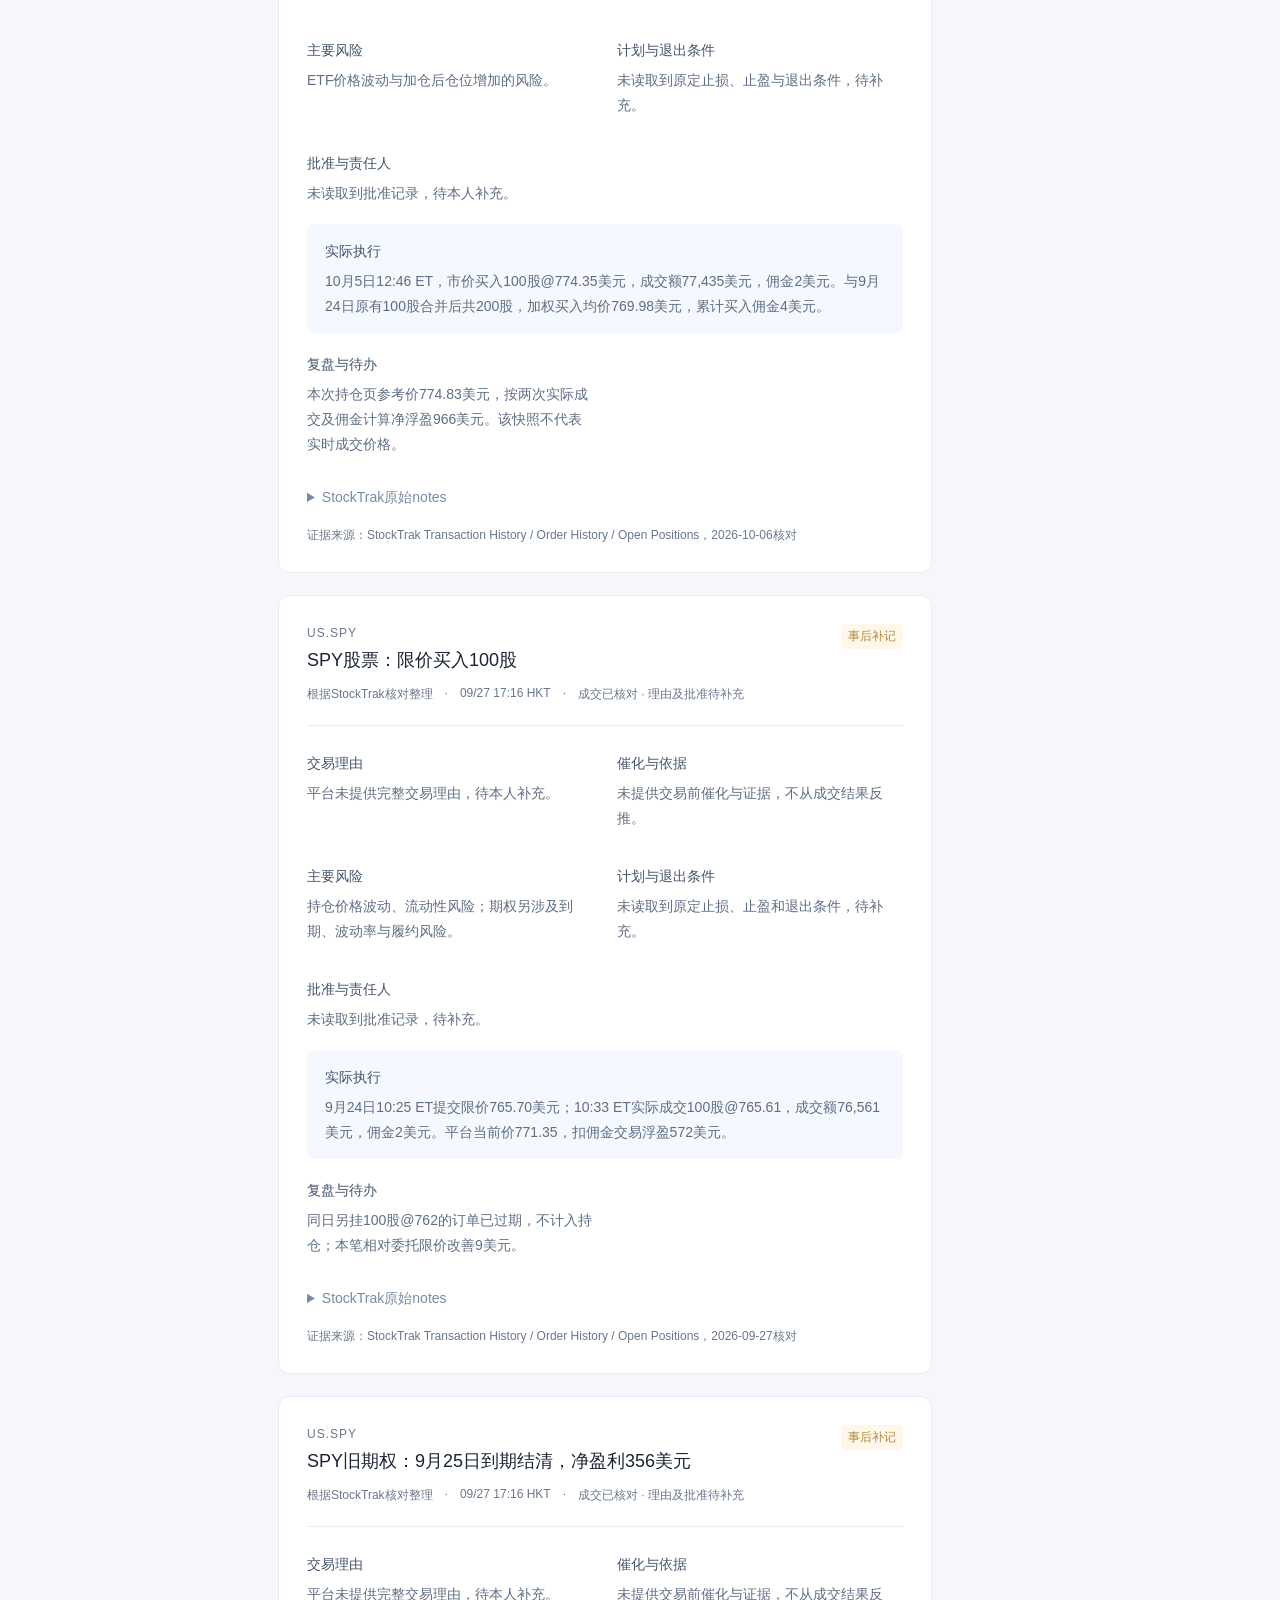
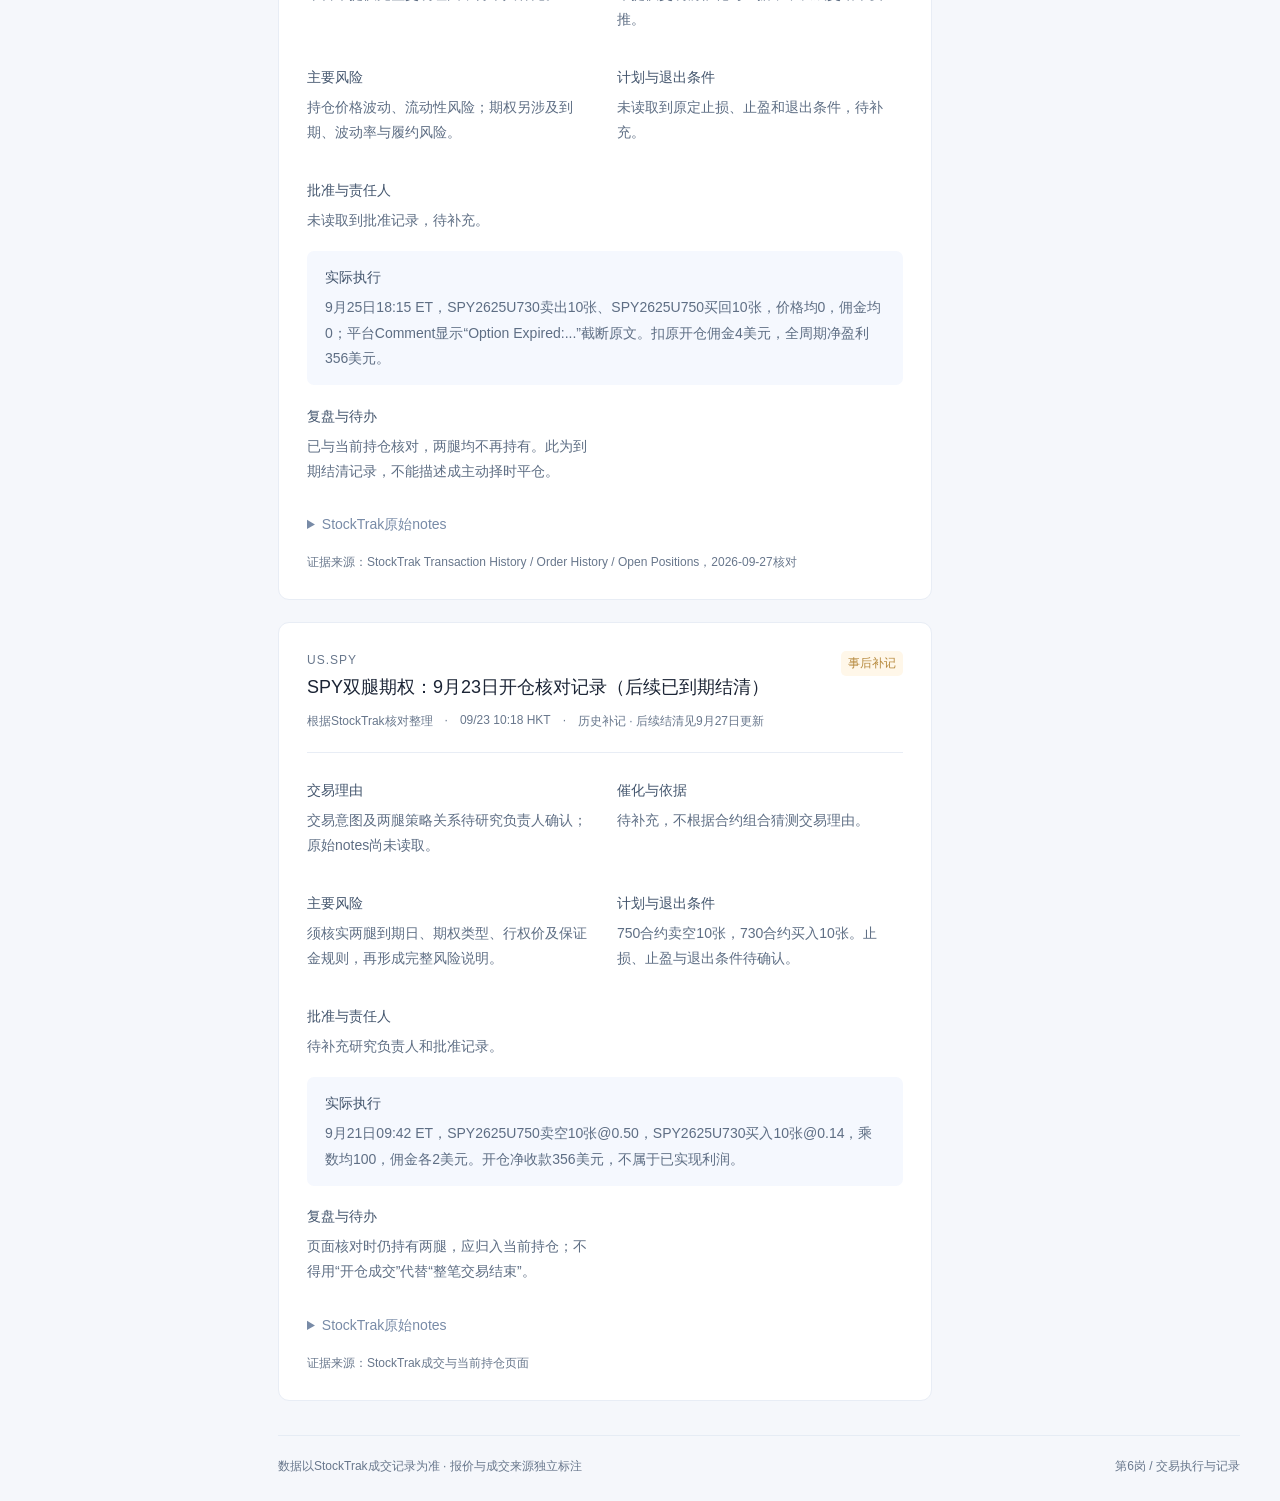
==== commit 50f115b5: "Enable five-minute public quote updates with expiry and static cache fallback" ====
--- a/index.html
+++ b/index.html
@@ -1,3 +1,3 @@
-<!doctype html><html lang="zh-CN"><head><meta http-equiv="Content-Security-Policy" content="default-src 'self'; script-src 'self'; style-src 'self' 'unsafe-inline'; img-src 'self' data:; connect-src 'self'; font-src 'self'; object-src 'none'; base-uri 'none'; form-action 'none'"><meta name="referrer" content="no-referrer"><meta name="robots" content="noindex,nofollow,noarchive"><meta charset="UTF-8"><meta name="viewport" content="width=device-width,initial-scale=1"><meta name="color-scheme" content="light"><meta name="description" content="退学炒股基金 · 交易执行与记录"><title>执行台 · 退学炒股基金</title>  <script type="module" crossorigin src="./assets/index-AXnTCrsi.js"></script>
-  <link rel="stylesheet" crossorigin href="./assets/index-D64VZK9v.css">
+<!doctype html><html lang="zh-CN"><head><meta http-equiv="Content-Security-Policy" content="default-src 'self'; script-src 'self'; style-src 'self' 'unsafe-inline'; img-src 'self' data:; connect-src 'self' https://raw.githubusercontent.com; font-src 'self'; object-src 'none'; base-uri 'none'; form-action 'none'"><meta name="referrer" content="no-referrer"><meta name="robots" content="noindex,nofollow,noarchive"><meta charset="UTF-8"><meta name="viewport" content="width=device-width,initial-scale=1"><meta name="color-scheme" content="light"><meta name="description" content="退学炒股基金 · 交易执行与记录"><title>执行台 · 退学炒股基金</title>  <script type="module" crossorigin src="./assets/index-g1xqt5xW.js"></script>
+  <link rel="stylesheet" crossorigin href="./assets/index-Cxu6O76I.css">
 </head><body><div id="app"><div class="boot">正在读取交易记录…</div></div></body></html>
--- a/assets/index-Cxu6O76I.css
+++ b/assets/index-Cxu6O76I.css
@@ -0,0 +1 @@
+:root{color:#1b2435;font-synthesis:none;--ink:#17243a;--muted:#7b8799;--blue:#3766dc;--line:#e8edf5;--green:#168773;background:#f5f7fb;font-family:DM Sans,Noto Sans SC,-apple-system,BlinkMacSystemFont,sans-serif;font-size:14px;font-weight:400}*{box-sizing:border-box}body{margin:0}button,input,textarea,select{font:inherit}button,a,select{-webkit-tap-highlight-color:transparent}button{cursor:pointer}button:disabled{opacity:.5;cursor:wait}a{color:inherit;text-decoration:none}button:focus-visible,a:focus-visible,input:focus-visible,select:focus-visible,textarea:focus-visible{outline-offset:3px;outline:3px solid #8aafff}.sidebar{color:#d1d9e6;z-index:3;background:#13223b;flex-direction:column;width:238px;padding:30px 18px;display:flex;position:fixed;inset:0 auto 0 0}.brand{color:#fff;align-items:center;gap:13px;margin:2px 7px 44px;font-size:16px;font-weight:600;display:flex}.brand small{letter-spacing:2px;color:#91a2bf;margin-top:7px;font-size:10px;display:block}.brand-symbol{border-bottom:3px solid #7292df;width:37px;height:42px;font-size:30px;font-weight:700;position:relative}.brand-symbol span{color:#8aabf6;font-size:24px;position:absolute;top:-3px;right:-5px}.nav-label{color:#7486a4;letter-spacing:1px;margin-bottom:17px;padding:0 14px;font-size:11px}nav{gap:7px;display:grid}.nav-item{color:#aebbd0;text-align:left;background:0 0;border:0;border-radius:8px;align-items:center;gap:14px;width:100%;padding:14px 16px;font-size:14px;display:flex}.nav-item b{text-align:center;width:22px;font-size:21px;font-weight:400}.nav-item:hover{background:#1b304f}.nav-item.active{color:#fff;background:#2c4972;box-shadow:inset 3px 0 #88a9ef}.sidebar-note{border-top:1px solid #2a3950;margin:auto 10px 25px;padding-top:25px}.sidebar-note>span{color:#456083;letter-spacing:-2px;margin-bottom:12px;font-size:40px;font-weight:600;display:block}.sidebar-note strong{font-size:14px}.sidebar-note p{color:#879ab9;margin:8px 0;font-size:12px}.identity{border-top:1px solid #2a3950;align-items:center;gap:11px;padding:23px 7px 0;font-size:13px;display:flex}.identity small{color:#7d91b0;margin-top:5px;font-size:10px;display:block}.avatar{color:#c5d7f9;background:#324867;border-radius:50%;place-items:center;width:34px;height:34px;display:grid}.workspace{margin-left:238px}.topbar{border-bottom:1px solid var(--line);height:76px;color:var(--muted);background:#fff;justify-content:space-between;align-items:center;padding:0 40px;font-size:12px;display:flex}.topbar b{color:#4e5b70;font-weight:500}.topbar i{color:#b5c0d0;margin:0 12px;font-style:normal}.topbar>div{align-items:center;gap:18px;display:flex}.live-state{color:#9a7833;align-items:center;gap:8px;font-size:12px;display:flex}.live-state:before{content:"";background:#be9342;border-radius:50%;width:6px;height:6px}.live-state.fresh{color:var(--green)}.live-state.fresh:before{background:var(--green)}.icon-button{border:1px solid var(--line);color:#687b9b;background:#f5f7fb;border-radius:7px;width:32px;height:32px;font-size:21px}main{max-width:1630px;margin:auto;padding:36px 40px 0}.eyebrow{letter-spacing:1.8px;color:#8391a8;font-size:10px;font-weight:600}.headline{justify-content:space-between;align-items:center;margin:10px 0 30px;display:flex}h1{letter-spacing:-.8px;margin:0;font-size:30px;font-weight:600}p{line-height:1.8}.headline p{color:#8893a4;margin:9px 0 0;font-size:13px}.asof{text-align:right;color:#97a0b1;font-size:11px;line-height:1.9}.asof strong{color:#65748b;font-size:12px;font-weight:500}.metrics{grid-template-columns:1.35fr 1fr 1fr 1fr;gap:16px;margin-bottom:25px;display:grid}.metric{border:1px solid var(--line);background:#fff;border-radius:11px;padding:21px 22px}.metric>span{color:#7f8a9d;justify-content:space-between;gap:8px;font-size:12px;display:flex}.metric em{color:#abb4c1;font-size:10px;font-style:normal}.metric>strong{letter-spacing:-.8px;font-variant-numeric:tabular-nums;font-size:29px;font-weight:500;line-height:1.7;display:block}.metric>small{color:#9aa5b7;font-size:10px;display:block}.inline{color:#8d9aaa;letter-spacing:0;margin-left:8px;font-size:12px}.positive{color:var(--green)!important}.negative{color:#cc5a64!important}.split-main{grid-template-columns:minmax(0,1fr) 286px;gap:22px;display:grid}.split-main>div{min-width:0}.panel{border:1px solid var(--line);background:#fff;border-radius:11px;margin-bottom:22px;overflow:hidden}.panel-head{justify-content:space-between;align-items:flex-start;gap:16px;padding:23px 25px 17px;display:flex}.panel-head h2{margin:8px 0 4px;font-size:24px;line-height:1.4}.panel-head p{color:#919bac;margin:4px 0 0;font-size:11px}.stock-name{color:#8895a9;margin-left:12px;font-size:12px;font-weight:400}.quote{text-align:right;gap:5px;display:grid}.quote strong{font-size:25px;font-weight:500}.quote span{font-size:12px}.chart-toolbar{justify-content:space-between;align-items:center;gap:10px;padding:0 25px 12px;display:flex}.chart-toolbar select{border:1px solid var(--line);color:#627189;background:#fff;border-radius:5px;max-width:220px;height:32px;padding:0 7px;font-size:11px}.segmented{background:#f4f6fa;border-radius:6px;gap:3px;padding:3px;display:flex}.segmented button{color:#8993a4;white-space:nowrap;background:0 0;border:0;border-radius:4px;padding:6px 9px;font-size:10px}.segmented button.selected{color:#3866d6;background:#fff;box-shadow:0 1px 4px #233e6420}#chart-legend{color:#8290a4;word-spacing:5px;font-variant-numeric:tabular-nums;height:30px;padding:4px 25px;font-size:10px}.chart{height:320px;margin:0 12px;position:relative}.chart-foot{color:#9ca7b8;border-top:1px solid #f3f5f9;justify-content:space-between;gap:10px;margin-top:9px;padding:12px 25px 17px;font-size:9px;display:flex}.chart-foot a{color:#a1acbd}.compact{border-bottom:1px solid #f1f4f8;align-items:center;padding:20px 24px}.compact h2{margin:0;font-size:15px;font-weight:600}.muted{color:#8d99aa;font-size:11px}.table-wrap{overflow:auto}table{border-collapse:collapse;text-align:left;white-space:nowrap;width:100%;font-size:12px}th{color:#99a3b3;background:#fcfdfe;padding:12px 24px;font-size:10px;font-weight:400}td{color:#536278;border-top:1px solid #f1f4f8;padding:18px 24px;line-height:1.4}td strong{color:#344359;font-size:12px;font-weight:500}td small{color:#98a3b5;margin-top:6px;font-size:10px;display:block}tr[data-select]{cursor:pointer}tr[data-select]:hover{background:#f7faff}.number{font-variant-numeric:tabular-nums}.tag{color:#8893a5;white-space:nowrap;background:#f0f3f7;border-radius:5px;align-items:center;padding:4px 7px;font-size:10px;display:inline-flex}.tag.blue{color:#547ad5;background:#edf2fd}.tag.orange{color:#b6893d;background:#fff7e9}.risk-panel .compact{padding:21px 20px}.empty-small{text-align:center;color:#96a1b3;padding:35px 20px;line-height:1.8}.empty-small>span{color:#bac7dc;margin-bottom:9px;font-size:37px;display:block}.empty-small strong{color:#7d8a9d;font-size:13px;font-weight:500}.empty-small p{font-size:11px}.text-button{color:#597ac1;cursor:pointer;background:0 0;border:0;padding:6px 0;font-size:11px}.rule-note{color:#97a2b3;background:#f6f8fc;border-radius:6px;margin:0 19px 19px;padding:13px 14px;font-size:10px;line-height:1.8}.note-teaser{padding:23px}.note-teaser h3{margin-top:16px;font-size:14px;font-weight:500}.note-teaser p{color:#8c97a9;font-size:11px;line-height:1.9}.source-note{color:#a0aabd;padding:2px 6px;font-size:10px;line-height:1.9}.level{border-bottom:1px solid var(--line);margin:0 20px;padding:20px 0;position:relative}.level>div{align-items:center;gap:6px;display:flex}.level strong{font-size:12px}.level small{color:#98a6b7;margin-left:auto;font-size:9px}.level b{color:#5575b7;margin-top:9px;font-size:24px;font-weight:500;display:block}.level p{color:#7b899d;font-size:11px}.level .text-button{float:right}.level-dot{background:#4973ca;border-radius:50%;width:6px;height:6px}.level-dot.red{background:#dc6170}.subtle{color:#a1aabc;font-size:10px}.section-bar{justify-content:space-between;align-items:center;gap:16px;margin-bottom:15px;display:flex}.section-bar p{color:#8694a8;font-size:12px}.button{color:#fff;background:#3867d8;border:0;border-radius:6px;padding:11px 17px;font-size:12px}.button.secondary{color:#61708a;background:#fff;border:1px solid #dfe6f1}.journal-card{padding:28px}.journal-top{justify-content:space-between;align-items:flex-start;gap:15px;display:flex}.journal-code{color:#416ed2;letter-spacing:1px;font-size:11px}.journal-top h2{margin:8px 0 14px;font-size:20px;font-weight:500}.metadata{color:#9aa5b6;border-bottom:1px solid var(--line);flex-wrap:wrap;gap:12px;padding-bottom:22px;font-size:11px;display:flex}.note-grid{grid-template-columns:1fr 1fr;gap:5px 36px;margin-top:10px;display:grid}.note-field h4{color:#4d5e77;margin-bottom:8px;font-size:12px;font-weight:500}.note-field p{color:#8290a4;white-space:pre-wrap;margin-top:0;font-size:12px}.note-field.wide{background:#f5f8fe;border-radius:7px;grid-column:1/-1;padding:0 18px}details{color:#788ba7;margin-top:18px;font-size:12px}summary{cursor:pointer}blockquote{white-space:pre-wrap;background:#f8faff;border-left:3px solid #d9e4f7;padding:12px 20px}.note-source{color:#abb4c0;margin-top:20px;font-size:10px}.notice{color:#6380b8;background:#edf3ff;border:1px solid #dee8fc;border-radius:8px;margin-bottom:22px;padding:13px 18px;font-size:12px;line-height:1.8}.notice.warn{color:#aa8b53;background:#fff9ed;border-color:#f6e8c9}.order-detail{white-space:normal;color:#95a0b0;background:#fbfcfe;font-size:11px}.admin-top{grid-template-columns:1fr 1fr;gap:22px;display:grid}.admin-top>.panel{padding:24px}h2{font-weight:500}.admin-top h2,.form-panel h2,.audit h2{margin:0 0 12px;font-size:17px}.admin-top p,.form-panel>p{color:#8a97aa;font-size:12px}.button-row{flex-wrap:wrap;gap:10px;margin-top:22px;display:flex}.form-panel{padding:28px}.form-panel label{color:#708098;gap:9px;margin-top:16px;font-size:12px;display:grid}.form-panel input,.form-panel select,.form-panel textarea{color:#4a5b75;background:#fff;border:1px solid #dfe6f0;border-radius:6px;width:100%;padding:10px 12px;font-size:13px}.form-panel textarea{resize:vertical;line-height:1.7}.form-panel input::placeholder,.form-panel textarea::placeholder{color:#b0bac9}.form-panel>.button{margin-top:20px}.form-grid{grid-template-columns:1fr 1fr;gap:18px;display:grid}.file-drop{border:1px dashed #d5deed;border-radius:7px;padding:14px}.file-drop input{border:0;padding:4px 0;font-size:11px}.audit{padding:26px}.audit p{color:#8997ac;border-bottom:1px solid #f0f3f7;padding:8px 0;font-size:11px}.audit time{color:#b0b9c7;margin-right:15px}.guide{max-width:960px;padding:32px 38px}.guide h2{margin-top:30px;font-size:19px}.guide h2:first-child{margin-top:0}.guide p,.guide li{color:#7d8ca2;font-size:14px;line-height:2}.guide ol,.guide ul{padding-left:22px}.guide li{margin:10px 0}.chart-empty{text-align:center;background:linear-gradient(#fff,#f9fbfd);flex-direction:column;justify-content:center;align-items:center;height:100%;padding:24px;display:flex}.empty-chart-icon{color:#cad6e9;font-size:50px}.chart-empty h3{color:#8798b1;font-size:15px;font-weight:500}.chart-empty p{color:#9ca9bb;max-width:500px;font-size:12px}.chart-empty>span{color:#b0bdce;font-size:11px}.empty-row{text-align:center;color:#a2adbe;padding:35px}footer{color:#a2adbd;border-top:1px solid #e6ecf4;justify-content:space-between;margin-top:12px;padding:22px 0 26px;font-size:10px;display:flex}.toast{color:#fff;z-index:20;background:#193356;border-radius:8px;max-width:80%;padding:14px 22px;font-size:13px;position:fixed;bottom:25px;left:50%;transform:translate(-50%);box-shadow:0 5px 25px #13305030}.toast.error{background:#a1464d}.boot{text-align:center;color:#7587a3;max-width:560px;margin:15vh auto;padding:30px}.boot p{font-size:16px;line-height:1.8}.boot button{color:#fff;background:#3766dc;border:0;border-radius:6px;padding:10px 22px}@media (width>=1600px){.chart{height:370px}.split-main{grid-template-columns:minmax(0,1fr) 320px}.metric>strong{font-size:34px}.chart-toolbar select{max-width:280px}.segmented button{font-size:12px}.panel-head h2{font-size:28px}.compact h2{font-size:16px}}@media (width<=1250px){.sidebar{width:210px}.workspace{margin-left:210px}main{padding:25px}.topbar{padding:0 25px}.split-main{grid-template-columns:minmax(0,1fr)}.split-main>div:last-child{grid-template-columns:1fr 1fr;gap:20px;display:grid}.source-note{grid-column:1/-1}.chart{height:350px}.chart-toolbar select{max-width:50%}.metric{padding:18px 15px}.metric>strong{font-size:25px}.metric>span{font-size:11px}.metric em{display:none}}@media (width<=800px){.sidebar{width:100%;padding:15px;display:block;position:relative;inset:auto}.brand{margin:0 0 14px;font-size:15px}.brand-symbol{width:30px;height:30px;font-size:24px}.brand small{font-size:9px}.nav-label,.sidebar-note,.identity{display:none}nav{gap:6px;display:flex;overflow:auto}.nav-item{white-space:nowrap;width:auto;padding:9px 12px;font-size:12px}.nav-item b{display:none}.nav-item.active{box-shadow:none}.workspace{margin:0}.topbar{height:52px;padding:0 18px}main{padding:24px 16px 0}.headline h1{font-size:25px}.asof{font-size:9px}.asof strong{font-size:10px}.headline p{font-size:11px}.metrics{grid-template-columns:1fr 1fr;gap:10px}.metric{padding:15px}.metric>strong{font-size:25px}.metric>small{font-size:9px}.chart-toolbar{padding:0 15px 12px;display:block}.chart-toolbar select{width:100%;max-width:100%;margin-bottom:10px}.segmented{width:max-content;max-width:100%}.segmented button{padding:6px 9px}.panel-head{padding:18px}.panel-head h2{font-size:23px}.stock-name{margin:5px 0;font-size:11px;display:block}.quote strong{font-size:23px}.chart{height:300px}.chart-foot{padding:9px 18px;line-height:1.8;display:block}.chart-foot a,.split-main>div:last-child,.admin-top{display:block}.compact h2{font-size:14px}.compact .muted{text-align:right;font-size:9px}.journal-card{padding:20px}.journal-top h2{font-size:17px}.note-grid,.form-grid{grid-template-columns:1fr;gap:0}.note-field.wide{grid-column:auto}.section-bar{align-items:flex-start}.section-bar p{margin-top:0}.section-bar .button{white-space:nowrap}.form-panel{padding:21px}.guide{padding:23px}.guide li,.guide p{font-size:13px}footer{line-height:1.9;display:block}footer span{display:block}.notice{font-size:11px}#chart-legend{word-spacing:1px;padding:4px 15px;font-size:9px}.level{padding:15px 0}.source-note{padding-bottom:15px}}@media (prefers-reduced-motion:no-preference){.panel,.metric{animation:.25s ease-out appear}@keyframes appear{0%{opacity:.5;transform:translateY(4px)}to{opacity:1;transform:none}}}.panel-head p,.stock-name,.quote span,.muted,.tag,.source-note,.note-source,.metadata,.journal-code,.chart-foot,.eyebrow,.asof,.asof strong,footer,.metric>small,.metric em,.identity small,.subtle,.level small,.nav-label,.order-detail{color:#68778c;font-size:12px}.sidebar .nav-label,.sidebar .identity small{color:#9dafcb}.quote small{color:#718099;max-width:235px;font-size:11px}.metric>span,.metric>span em,.headline p,.note-teaser p,.empty-small p,.rule-note,.text-button,.button,.form-panel label,.admin-top p,.form-panel>p,.section-bar p,.notice,.audit p,details,.note-field p,.level p{font-size:14px}.note-field h4,.empty-small strong{color:#43556d;font-size:14px}.note-field p,.note-teaser p,.level p,.guide p,.guide li{color:#5e6e84}th,td small{color:#68788d;font-size:12px}td,td strong{font-size:14px}.chart-toolbar select,.segmented button{font-size:12px}.segmented button{padding:7px 9px}#chart-legend{color:#68778c;height:auto;min-height:34px;font-size:12px;line-height:1.8}.chart-toolbar{flex-wrap:wrap}.metric>small{line-height:1.65}.chart-foot{flex-wrap:wrap}.asof{min-width:128px}@media (width<=800px){.quote small{max-width:140px;font-size:10px}.metric>span{font-size:12px}.metric>small{font-size:11px}.metric em{display:none}.asof{min-width:108px;font-size:11px}.segmented{justify-content:space-between;width:100%}.segmented button{padding:7px 5px;font-size:11px}.headline{gap:10px}.notice{font-size:12px}.chart-foot,.compact .muted{font-size:11px}.section-bar{flex-wrap:wrap}#chart-legend{font-size:11px}.brand small{font-size:10px}}.archived-levels{margin:15px 20px;font-size:12px}.archived-levels p{color:#68778c}.auto-refresh-status{color:#537567;background:#f1f8f5;border:1px solid #dce9e4;border-radius:8px;grid-template-columns:auto 1fr;gap:5px 16px;margin-bottom:22px;padding:13px 18px;font-size:12px;line-height:1.7;display:grid}.auto-refresh-status strong{color:#26715e;font-weight:600}.auto-refresh-status small{color:#68778c;grid-column:1/-1;font-size:11px}.auto-refresh-status.is-stale{background:#fff9ed;border-color:#f0dfb9}.auto-refresh-status.is-stale strong,.auto-refresh-status.is-stale small{color:#9a7431}@media (width<=800px){.auto-refresh-status{grid-template-columns:1fr;gap:3px;padding:12px 14px}.topbar>div{gap:8px}.topbar .live-state{max-width:180px;font-size:10px}.topbar .live-state:before{flex-shrink:0}}.security-tabs{scrollbar-width:thin;border-bottom:1px solid #dce4ef;gap:10px;margin:0 0 22px;padding:0 0 2px;display:flex;overflow-x:auto}.security-tab{color:#64748a;background:0 0;border:1px solid #0000;border-bottom:0;border-radius:9px 9px 0 0;flex:0 0 250px;gap:9px;padding:17px 20px 18px;transition:background .15s;display:grid;position:relative}.security-tab:hover{background:#edf2fa}.security-tab.active{color:#203c67;background:#fff;border-color:#e0e8f4}.security-tab.active:after{content:"";background:#3766dc;border-radius:3px;height:3px;position:absolute;bottom:-2px;left:18px;right:18px}.security-tab-top,.security-tab-bottom{justify-content:space-between;align-items:center;gap:14px;display:flex}.security-tab-top strong{letter-spacing:-.5px;font-size:24px;font-weight:650}.security-tab-top>span{color:#77869b;font-size:12px}.security-tab-name{white-space:nowrap;text-overflow:ellipsis;font-size:14px;overflow:hidden}.security-tab-bottom{color:#78889f;font-size:12px}.security-tab-bottom b{white-space:nowrap;font-size:13px;font-weight:550}.security-hero{background:#fff;border:1px solid #dfe7f3;border-radius:12px;margin-bottom:25px;padding:26px 28px 0;box-shadow:0 3px 12px #173b6810}.security-heading{justify-content:space-between;align-items:center;gap:18px;margin-bottom:23px;display:flex}.security-heading .eyebrow{color:#6b84a8;letter-spacing:1.6px;font-size:11px}.security-heading h2{letter-spacing:-.8px;margin:8px 0 6px;font-size:32px;font-weight:650;line-height:1.35}.security-heading h2>span{color:#61728b;letter-spacing:0;margin-left:17px;font-size:18px;font-weight:450}.security-heading p{color:#728197;margin:0;font-size:13px}.security-heading .tag{align-self:flex-start;margin-top:8px}.security-pnl{border-top:1px solid #eaf0f7;grid-template-columns:minmax(0,1.2fr) minmax(0,1fr) minmax(220px,.9fr);gap:24px;padding:25px 0 24px;display:grid}.security-pnl-amount,.security-pnl-rate{min-width:0}.security-pnl-amount>span,.security-pnl-rate>span{color:#4d607b;font-size:15px;font-weight:500;display:block}.security-pnl small{color:#7f8ea3;margin-left:10px;font-size:12px;font-weight:400}.security-pnl-amount>strong,.security-pnl-rate>strong{letter-spacing:-1.2px;font-variant-numeric:tabular-nums;overflow-wrap:anywhere;margin:11px 0 8px;font-size:clamp(30px,2.7vw,43px);font-weight:600;line-height:1.2;display:block}.security-pnl-rate{border-left:1px solid #eaf0f7;padding-left:24px}.security-pnl p{color:#6f7f94;max-width:340px;margin:0;font-size:12px;line-height:1.7}.security-facts{border-left:1px solid #eaf0f7;align-content:center;gap:14px;margin:0;padding:0 0 0 24px;display:grid}.security-facts>div{justify-content:space-between;align-items:baseline;gap:15px;font-size:12px;display:flex}.security-facts dt{color:#7c8a9d;white-space:nowrap}.security-facts dd{color:#405572;text-align:right;font-variant-numeric:tabular-nums;margin:0}.pnl-method{color:#7586a0;background:#f9fbfe;border-top:1px solid #eaf0f7;border-radius:0 0 12px 12px;margin:0 -28px;padding:13px 28px;font-size:12px;line-height:1.8}.pnl-method summary{color:#607796;width:fit-content}.pnl-method p{max-width:1000px;margin:10px 0 2px}.security-warning{color:#926b2a;background:#fff8eb;border:1px solid #f2e1c0;border-radius:6px;margin-bottom:20px;padding:11px 14px;font-size:13px;line-height:1.8}.chart-context{color:#647894;font-size:13px}.security-content .chart-toolbar{align-items:center}.security-content .chart{height:360px}.security-content .panel-head h2{margin-top:3px;font-size:20px}.security-content .compact h2{margin:0;font-size:16px}.security-content .stock-name{font-size:12px}.security-journal>h2{color:#293e5b;margin:27px 0 12px;font-size:21px;font-weight:600}.security-journal .section-bar p,.security-journal .section-bar .button{font-size:12px}.security-journal .journal-top h2{font-size:18px}.security-journal .note-grid{gap:4px 24px}.security-empty{color:#657a97;min-height:250px;padding:45px 30px}.security-empty h2{color:#263d5e;font-size:23px}@media (width<=1200px){.security-pnl{grid-template-columns:1fr 1fr}.security-facts{border-top:1px solid #eaf0f7;border-left:0;grid-column:1/-1;grid-template-columns:repeat(3,minmax(0,1fr));padding:18px 0 0}.security-facts>div{display:block}.security-facts dd{text-align:left;margin-top:6px}.security-pnl-amount>strong,.security-pnl-rate>strong{font-size:38px}}@media (width<=800px){.security-tabs{gap:8px;margin-bottom:18px}.security-tab{flex-basis:235px;padding:14px 16px 17px}.security-tab-top strong{font-size:24px}.security-tab-name{font-size:13px}.security-hero{margin-bottom:20px;padding:21px 20px 0}.security-heading{margin-bottom:20px}.security-heading h2{font-size:30px}.security-heading h2>span{margin:5px 0 0;font-size:16px;display:block}.security-heading p{font-size:12px}.security-pnl{gap:20px 16px;padding:20px 0}.security-pnl-amount>span,.security-pnl-rate>span{font-size:14px}.security-pnl small{margin:6px 0 0;font-size:11px;display:block}.security-pnl-amount>strong,.security-pnl-rate>strong{letter-spacing:-.7px;margin-top:13px;font-size:clamp(24px,5.8vw,32px)}.security-pnl-rate{padding-left:16px}.security-pnl p{font-size:11px}.security-facts{grid-template-columns:1fr 1fr;gap:10px}.security-facts>div:last-child{grid-column:1/-1;display:flex}.security-facts>div:last-child dd{margin:0}.pnl-method{margin:0 -20px;padding:12px 20px}.security-content .chart-toolbar{gap:12px;display:flex}.chart-context{font-size:12px}.security-content .chart{height:310px}.security-journal .note-grid{grid-template-columns:1fr}.security-warning{font-size:12px}.security-content .split-main>div:last-child{display:block}}@media (width<=540px){.security-pnl{grid-template-columns:1fr;gap:18px}.security-pnl-amount>strong,.security-pnl-rate>strong{letter-spacing:-.6px;font-size:32px}.security-pnl-rate{border-top:1px solid #eaf0f7;border-left:0;padding:17px 0 0}.security-facts{grid-column:1}.security-pnl small{margin-left:8px;display:inline}.security-pnl p{font-size:12px}}.chart-navigation{color:#77879b;justify-content:space-between;align-items:center;gap:12px;padding:0 25px 10px;font-size:12px;display:flex}.chart-navigation .text-button{white-space:nowrap;font-size:12px}@media (width<=800px){.chart-navigation{padding:0 15px 10px;font-size:11px}}
